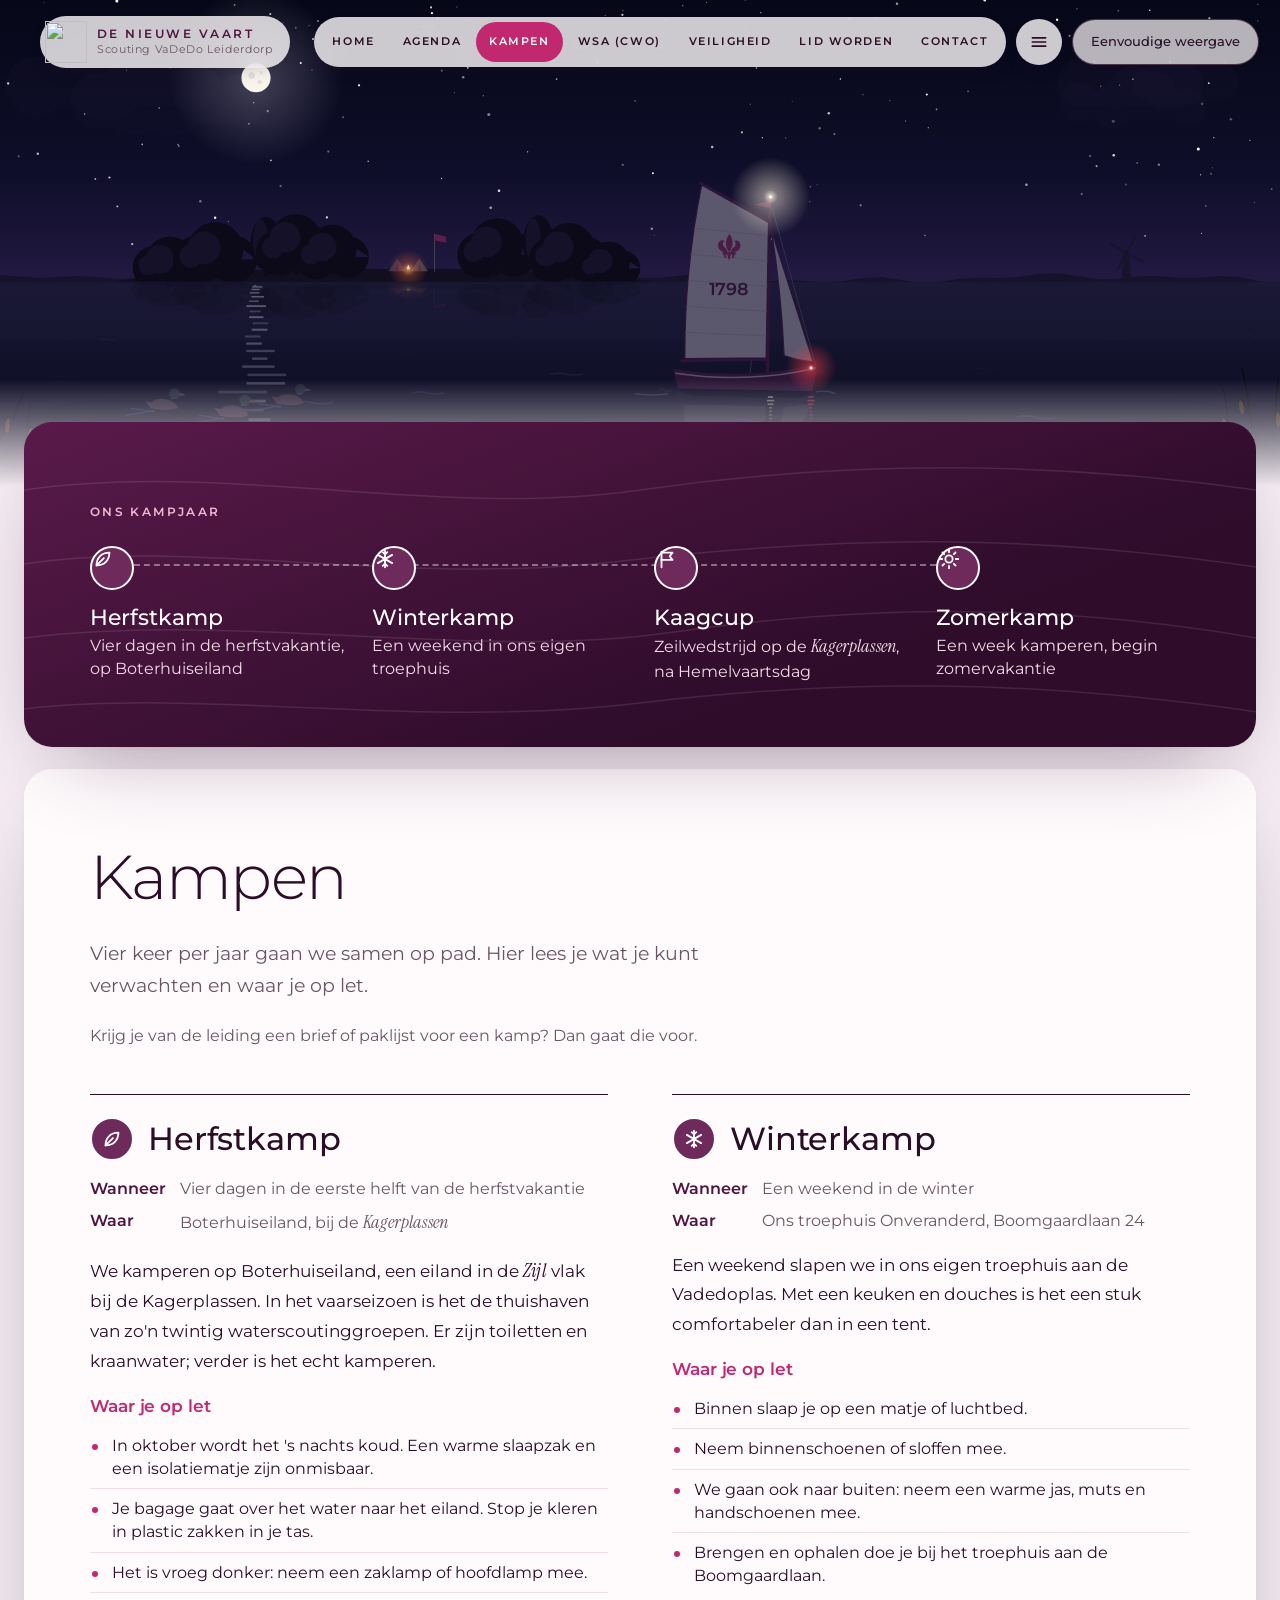
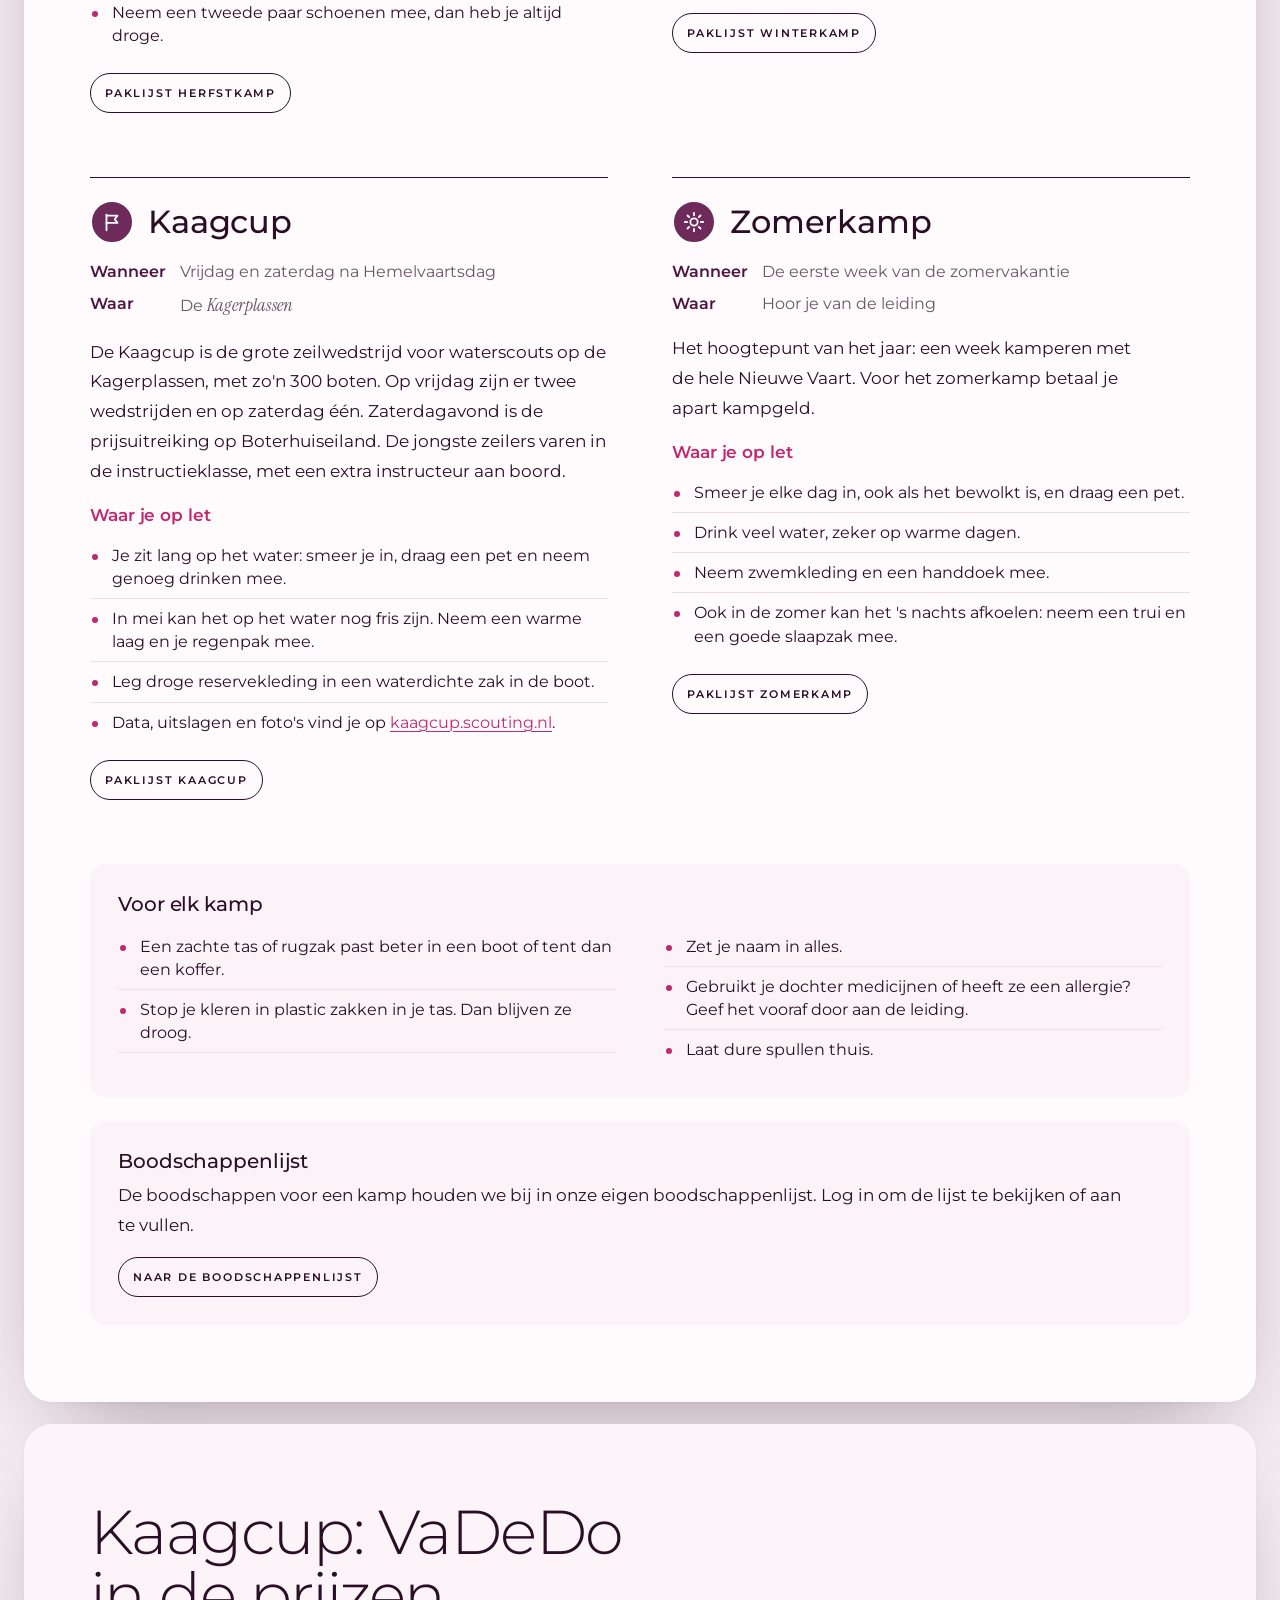
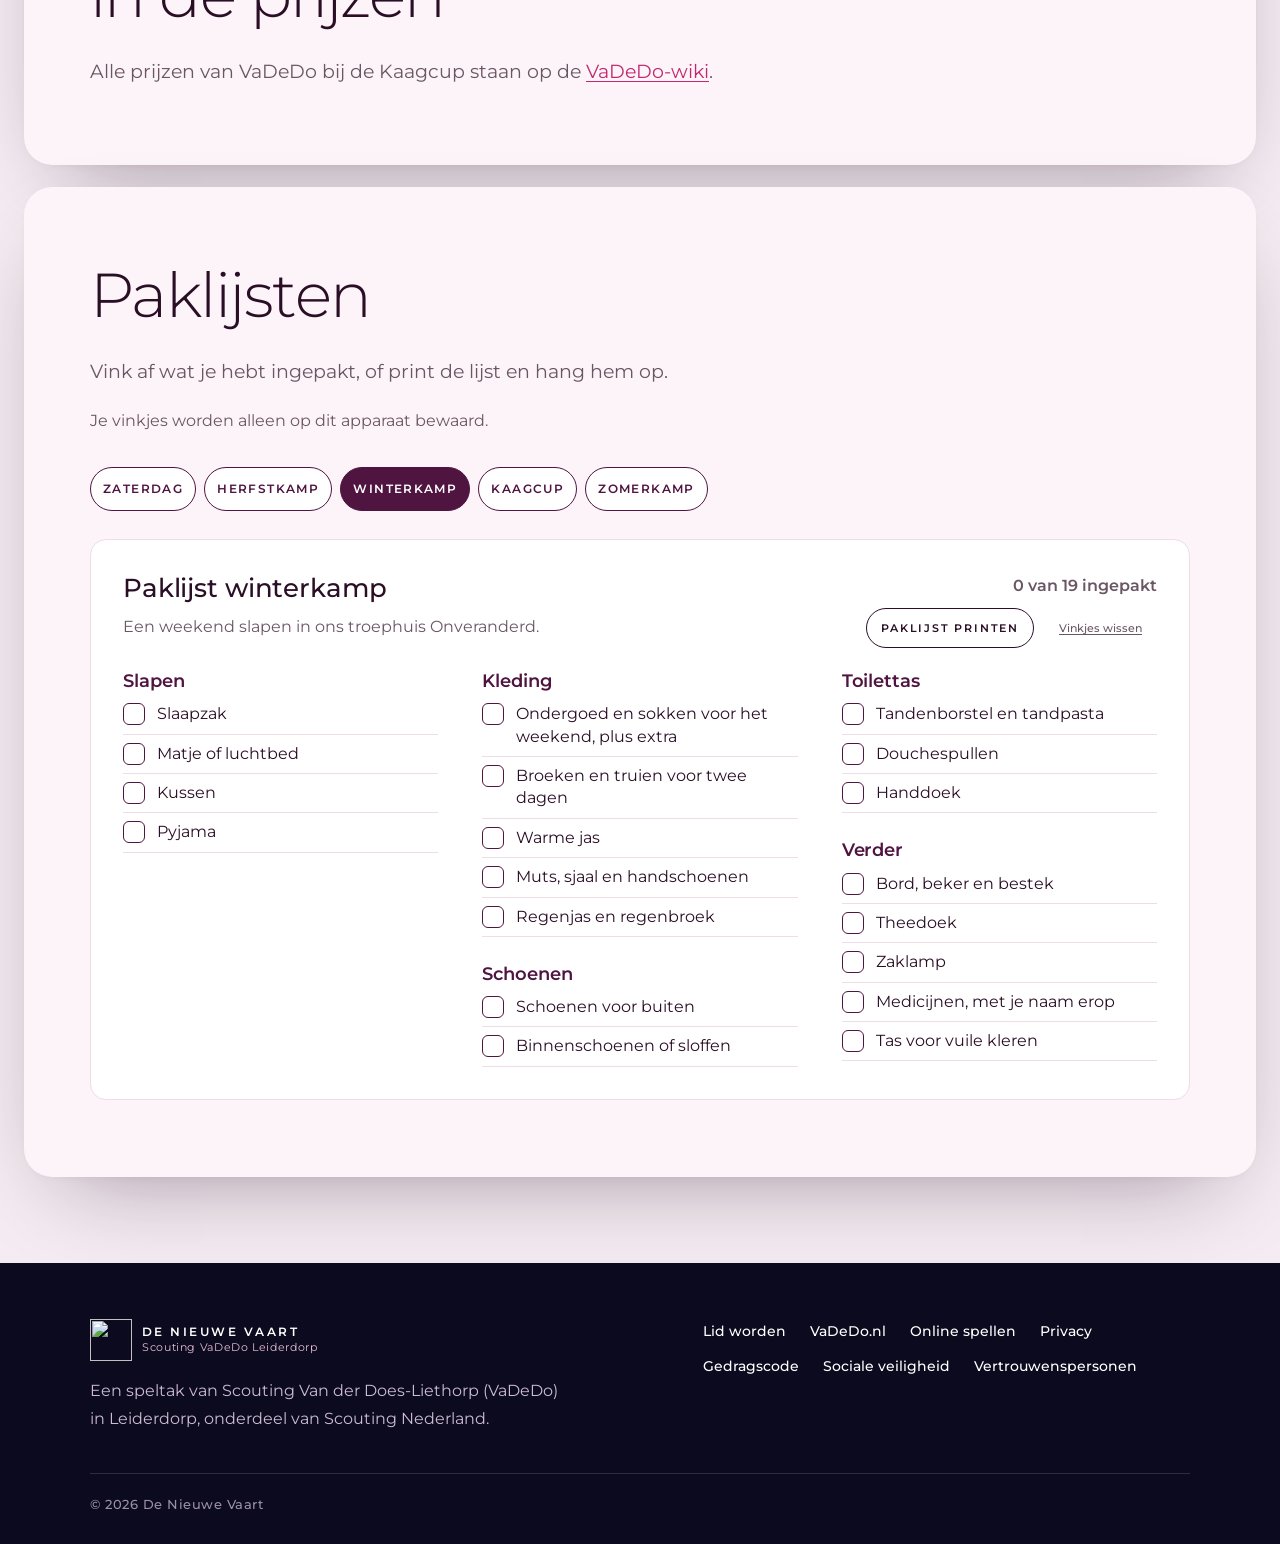
==== kampen.html @ 847951aa "Nieuwe stijl: bewegend waterdecor met boot, eiland, eenden en dag-naar-nacht - scene.js: lelievlet 1" ====
<!doctype html>
<html lang="nl">
<head>
<meta charset="utf-8">
<meta name="viewport" content="width=device-width, initial-scale=1">
<title>Kampen en paklijsten | De Nieuwe Vaart</title>
<meta name="description" content="Herfstkamp, winterkamp, Kaagcup en zomerkamp bij de Nieuwe Vaart, met paklijsten om af te vinken of te printen.">
<meta name="theme-color" content="#4F1440">
<link rel="canonical" href="https://nieuwevaart.nl/kampen.html">
<meta property="og:type" content="website">
<meta property="og:locale" content="nl_NL">
<meta property="og:site_name" content="De Nieuwe Vaart">
<meta property="og:title" content="Kampen en paklijsten | De Nieuwe Vaart">
<meta property="og:description" content="Herfstkamp, winterkamp, Kaagcup en zomerkamp bij de Nieuwe Vaart, met paklijsten om af te vinken of te printen.">
<meta property="og:url" content="https://nieuwevaart.nl/kampen.html">
<link rel="icon" type="image/png" href="img/favicon-64.png">
<link rel="apple-touch-icon" href="img/logo-192.png">
<meta property="og:image" content="https://nieuwevaart.onrender.com/img/og.png">
<script>document.documentElement.classList.add('js');try{if(localStorage.getItem('nieuwevaart-eenvoudig')==='1')document.documentElement.classList.add('eenvoudig')}catch(e){}</script>
<link rel="stylesheet" href="style.css">
</head>
<body>
<a class="skiplink" href="#inhoud">Naar de inhoud</a>
<div class="decor decor--kop" aria-hidden="true"><canvas id="decor" data-modus="klok"></canvas></div>

<header class="kop" id="kop">
  <div class="wrap kop__inner">
    <a class="merk" href="index.html">
      <img class="merk__logo" src="img/logo-96.png" width="52" height="52" alt="">
      <span class="merk__tekst"><span class="merk__naam">De Nieuwe Vaart</span><span class="merk__sub">Scouting VaDeDo Leiderdorp</span></span>
    </a>
    <button class="menuknop" type="button" aria-expanded="false" aria-controls="hoofdmenu">Menu</button>
    <nav class="menu" id="hoofdmenu" aria-label="Hoofdmenu">
      <ul>
        <li><a href="index.html">Home</a></li>
        <li><a href="agenda.html">Agenda</a></li>
        <li><a href="kampen.html" aria-current="page">Kampen</a></li>
        <li><a href="zeilen.html">WSA (CWO)</a></li>
        <li><a href="spullen.html">Veiligheid</a></li>
        <li><a href="lid-worden.html">Lid worden</a></li>
        <li><a href="contact.html">Contact</a></li>
      </ul>
      <div class="meer">
        <button class="meer__knop" type="button" aria-expanded="false" aria-controls="meer-menu"><svg viewBox="0 0 24 24" aria-hidden="true" focusable="false"><path d="M4 7h16M4 12h16M4 17h16"/></svg><span class="meer__tekst">Meer</span></button>
        <ul class="meer__lijst" id="meer-menu">
            <li><a href="spellen.html">Online spellen</a></li>
            <li><a href="voor-leiding.html">Voor leiding</a></li>
            <li><a class="menu__extern" href="https://app.scouting.nl/app/#/login?lang=nl_nl" target="_blank" rel="noopener">Scouting App<svg viewBox="0 0 16 16" aria-hidden="true" focusable="false"><path d="M6 3h7v7M13 3 4 12"/></svg><span class="sr-only"> (opent in een nieuw tabblad)</span></a></li>
        </ul>
      </div>
    </nav>
  </div>
</header>

<main id="inhoud">

  <section class="water" aria-labelledby="kampjaar-titel">
    <svg class="water__lijnen" viewBox="0 0 1440 220" preserveAspectRatio="none" aria-hidden="true" focusable="false">
      <g fill="none" stroke="#fff" stroke-opacity=".1" stroke-width="1.5">
        <path vector-effect="non-scaling-stroke" d="M0 46C240 26 480 66 720 46S1200 26 1440 46"/>
        <path vector-effect="non-scaling-stroke" d="M0 96C200 78 430 112 700 94S1180 76 1440 98"/>
        <path vector-effect="non-scaling-stroke" d="M0 146C260 128 520 162 760 142S1220 124 1440 146"/>
        <path vector-effect="non-scaling-stroke" d="M0 194C220 180 460 208 720 190S1200 176 1440 196"/>
      </g>
    </svg>
    <div class="wrap">
      <h2 class="water__titel" id="kampjaar-titel">Ons kampjaar</h2>
      <ol class="kampjaar">
        <li>
          <span class="boei" aria-hidden="true"><svg viewBox="0 0 24 24" focusable="false"><path d="M5 19C5 10.5 10.5 5 19 5c0 8.5-5.5 14-14 14Z"/><path d="M5 19 13 11"/></svg></span>
          <a href="kampen.html#kamp-herfst"><strong>Herfstkamp</strong><span>Vier dagen in de herfstvakantie, op Boterhuiseiland</span></a>
        </li>
        <li>
          <span class="boei" aria-hidden="true"><svg viewBox="0 0 24 24" focusable="false"><path d="M12 3v18M4.2 7.5l15.6 9M4.2 16.5l15.6-9M9.5 4.5 12 7l2.5-2.5M9.5 19.5 12 17l2.5 2.5"/></svg></span>
          <a href="kampen.html#kamp-winter"><strong>Winterkamp</strong><span>Een weekend in ons eigen troephuis</span></a>
        </li>
        <li>
          <span class="boei" aria-hidden="true"><svg viewBox="0 0 24 24" focusable="false"><path d="M6 21V4"/><path d="M6 5h12l-3 4 3 4H6"/></svg></span>
          <a href="kampen.html#kamp-kaagcup"><strong>Kaagcup</strong><span>Zeilwedstrijd op de <i>Kagerplassen</i>, na Hemelvaartsdag</span></a>
        </li>
        <li>
          <span class="boei" aria-hidden="true"><svg viewBox="0 0 24 24" focusable="false"><circle cx="12" cy="12" r="4"/><path d="M12 2v2.5M12 19.5V22M2 12h2.5M19.5 12H22M4.9 4.9l1.8 1.8M17.3 17.3l1.8 1.8M4.9 19.1l1.8-1.8M17.3 6.7l1.8-1.8"/></svg></span>
          <a href="kampen.html#kamp-zomer"><strong>Zomerkamp</strong><span>Een week kamperen, begin zomervakantie</span></a>
        </li>
      </ol>
    </div>
  </section>

  <section class="sectie" id="kampen" aria-labelledby="kampen-titel">
    <div class="wrap">
      <div class="kolom-tekst">
        <h2 id="kampen-titel">Kampen</h2>
        <p class="intro">Vier keer per jaar gaan we samen op pad. Hier lees je wat je kunt verwachten en waar je op let.</p>
        <p class="noot">Krijg je van de leiding een brief of paklijst voor een kamp? Dan gaat die voor.</p>
      </div>
      <div class="kampen">
        <article class="kamp" id="kamp-herfst" aria-labelledby="kamp-herfst-titel">
          <div class="kamp__kop"><span class="boei" aria-hidden="true"><svg viewBox="0 0 24 24" focusable="false"><path d="M5 19C5 10.5 10.5 5 19 5c0 8.5-5.5 14-14 14Z"/><path d="M5 19 13 11"/></svg></span><h3 id="kamp-herfst-titel">Herfstkamp</h3></div>
          <dl class="kamp__meta">
            <dt>Wanneer</dt><dd>Vier dagen in de eerste helft van de herfstvakantie</dd>
            <dt>Waar</dt><dd>Boterhuiseiland, bij de <i>Kagerplassen</i></dd>
          </dl>
          <p>We kamperen op Boterhuiseiland, een eiland in de <i>Zijl</i> vlak bij de Kagerplassen. In het vaarseizoen is het de thuishaven van zo'n twintig waterscoutinggroepen. Er zijn toiletten en kraanwater; verder is het echt kamperen.</p>
          <h4>Waar je op let</h4>
          <ul class="lijst">
            <li>In oktober wordt het 's nachts koud. Een warme slaapzak en een isolatiematje zijn onmisbaar.</li>
            <li>Je bagage gaat over het water naar het eiland. Stop je kleren in plastic zakken in je tas.</li>
            <li>Het is vroeg donker: neem een zaklamp of hoofdlamp mee.</li>
            <li>Neem een tweede paar schoenen mee, dan heb je altijd droge.</li>
          </ul>
          <a class="knop knop--rand knop--klein kamp__paklijst" href="#lijst-herfstkamp" data-paklijst="herfstkamp">Paklijst herfstkamp</a>
        </article>
        <article class="kamp" id="kamp-winter" aria-labelledby="kamp-winter-titel">
          <div class="kamp__kop"><span class="boei" aria-hidden="true"><svg viewBox="0 0 24 24" focusable="false"><path d="M12 3v18M4.2 7.5l15.6 9M4.2 16.5l15.6-9M9.5 4.5 12 7l2.5-2.5M9.5 19.5 12 17l2.5 2.5"/></svg></span><h3 id="kamp-winter-titel">Winterkamp</h3></div>
          <dl class="kamp__meta">
            <dt>Wanneer</dt><dd>Een weekend in de winter</dd>
            <dt>Waar</dt><dd>Ons troephuis Onveranderd, Boomgaardlaan 24</dd>
          </dl>
          <p>Een weekend slapen we in ons eigen troephuis aan de Vadedoplas. Met een keuken en douches is het een stuk comfortabeler dan in een tent.</p>
          <h4>Waar je op let</h4>
          <ul class="lijst">
            <li>Binnen slaap je op een matje of luchtbed.</li>
            <li>Neem binnenschoenen of sloffen mee.</li>
            <li>We gaan ook naar buiten: neem een warme jas, muts en handschoenen mee.</li>
            <li>Brengen en ophalen doe je bij het troephuis aan de Boomgaardlaan.</li>
          </ul>
          <a class="knop knop--rand knop--klein kamp__paklijst" href="#lijst-winterkamp" data-paklijst="winterkamp">Paklijst winterkamp</a>
        </article>
        <article class="kamp" id="kamp-kaagcup" aria-labelledby="kamp-kaagcup-titel">
          <div class="kamp__kop"><span class="boei" aria-hidden="true"><svg viewBox="0 0 24 24" focusable="false"><path d="M6 21V4"/><path d="M6 5h12l-3 4 3 4H6"/></svg></span><h3 id="kamp-kaagcup-titel">Kaagcup</h3></div>
          <dl class="kamp__meta">
            <dt>Wanneer</dt><dd>Vrijdag en zaterdag na Hemelvaartsdag</dd>
            <dt>Waar</dt><dd>De <i>Kagerplassen</i></dd>
          </dl>
          <p>De Kaagcup is de grote zeilwedstrijd voor waterscouts op de Kagerplassen, met zo'n 300 boten. Op vrijdag zijn er twee wedstrijden en op zaterdag één. Zaterdagavond is de prijsuitreiking op Boterhuiseiland. De jongste zeilers varen in de instructieklasse, met een extra instructeur aan boord.</p>
          <h4>Waar je op let</h4>
          <ul class="lijst">
            <li>Je zit lang op het water: smeer je in, draag een pet en neem genoeg drinken mee.</li>
            <li>In mei kan het op het water nog fris zijn. Neem een warme laag en je regenpak mee.</li>
            <li>Leg droge reservekleding in een waterdichte zak in de boot.</li>
            <li>Data, uitslagen en foto's vind je op <a href="https://kaagcup.scouting.nl/">kaagcup.scouting.nl</a>.</li>
          </ul>
          <a class="knop knop--rand knop--klein kamp__paklijst" href="#lijst-kaagcup" data-paklijst="kaagcup">Paklijst Kaagcup</a>
        </article>
        <article class="kamp" id="kamp-zomer" aria-labelledby="kamp-zomer-titel">
          <div class="kamp__kop"><span class="boei" aria-hidden="true"><svg viewBox="0 0 24 24" focusable="false"><circle cx="12" cy="12" r="4"/><path d="M12 2v2.5M12 19.5V22M2 12h2.5M19.5 12H22M4.9 4.9l1.8 1.8M17.3 17.3l1.8 1.8M4.9 19.1l1.8-1.8M17.3 6.7l1.8-1.8"/></svg></span><h3 id="kamp-zomer-titel">Zomerkamp</h3></div>
          <dl class="kamp__meta">
            <dt>Wanneer</dt><dd>De eerste week van de zomervakantie</dd>
            <dt>Waar</dt><dd>Hoor je van de leiding</dd>
          </dl>
          <p>Het hoogtepunt van het jaar: een week kamperen met de hele Nieuwe Vaart. Voor het zomerkamp betaal je apart kampgeld.</p>
          <h4>Waar je op let</h4>
          <ul class="lijst">
            <li>Smeer je elke dag in, ook als het bewolkt is, en draag een pet.</li>
            <li>Drink veel water, zeker op warme dagen.</li>
            <li>Neem zwemkleding en een handdoek mee.</li>
            <li>Ook in de zomer kan het 's nachts afkoelen: neem een trui en een goede slaapzak mee.</li>
          </ul>
          <a class="knop knop--rand knop--klein kamp__paklijst" href="#lijst-zomerkamp" data-paklijst="zomerkamp">Paklijst zomerkamp</a>
        </article>
      </div>
      <div class="elk-kamp">
        <h3>Voor elk kamp</h3>
        <ul class="lijst">
          <li>Een zachte tas of rugzak past beter in een boot of tent dan een koffer.</li>
          <li>Stop je kleren in plastic zakken in je tas. Dan blijven ze droog.</li>
          <li>Zet je naam in alles.</li>
          <li>Gebruikt je dochter medicijnen of heeft ze een allergie? Geef het vooraf door aan de leiding.</li>
          <li>Laat dure spullen thuis.</li>
        </ul>
      </div>
      <div class="elk-kamp boodschappen" id="boodschappenlijst">
        <h3>Boodschappenlijst</h3>
        <p>De boodschappen voor een kamp houden we bij in onze eigen boodschappenlijst. Log in om de lijst te bekijken of aan te vullen.</p>
        <a class="knop knop--rand knop--klein" href="https://boodschappenlijstje.onrender.com" target="_blank" rel="noopener">Naar de boodschappenlijst<span class="sr-only"> (opent in een nieuw tabblad)</span></a>
      </div>
    </div>
  </section>

  <section class="sectie sectie--mist" id="kaagcup-prijzen" aria-labelledby="kaagcup-titel">
    <div class="wrap">
      <div class="kolom-tekst">
        <h2 id="kaagcup-titel">Kaagcup: VaDeDo in de prijzen</h2>
      </div>
      <div id="kaagcup-wiki" aria-live="polite">
        <p class="intro">Alle prijzen van VaDeDo bij de Kaagcup staan op de <a href="https://wiki.vadedo.nl/wiki/Kaagcup">VaDeDo-wiki</a>.</p>
      </div>
    </div>
  </section>

  <section class="sectie sectie--mist" id="paklijst" aria-labelledby="paklijst-titel">
    <div class="wrap">
      <div class="kolom-tekst">
        <h2 id="paklijst-titel">Paklijsten</h2>
        <p class="intro">Vink af wat je hebt ingepakt, of print de lijst en hang hem op.</p>
        <p class="noot paklijst__opslag">Je vinkjes worden alleen op dit apparaat bewaard.</p>
      </div>
      <div class="tabs" role="tablist" aria-label="Kies een paklijst">
        <button class="tab" type="button" role="tab" id="tab-zaterdag" data-lijst="zaterdag" aria-controls="lijst-zaterdag" aria-selected="false" tabindex="-1">Zaterdag</button>
        <button class="tab" type="button" role="tab" id="tab-herfstkamp" data-lijst="herfstkamp" aria-controls="lijst-herfstkamp" aria-selected="false" tabindex="-1">Herfstkamp</button>
        <button class="tab" type="button" role="tab" id="tab-winterkamp" data-lijst="winterkamp" aria-controls="lijst-winterkamp" aria-selected="false" tabindex="-1">Winterkamp</button>
        <button class="tab" type="button" role="tab" id="tab-kaagcup" data-lijst="kaagcup" aria-controls="lijst-kaagcup" aria-selected="false" tabindex="-1">Kaagcup</button>
        <button class="tab" type="button" role="tab" id="tab-zomerkamp" data-lijst="zomerkamp" aria-controls="lijst-zomerkamp" aria-selected="false" tabindex="-1">Zomerkamp</button>
      </div>
      <div class="paklijst" id="lijst-zaterdag" role="tabpanel" aria-labelledby="tab-zaterdag" data-lijst="zaterdag">
        <div class="paklijst__kop">
          <div>
            <h3>Paklijst zaterdag</h3>
            <p>Voor een gewone opkomst. Kijk even naar het weer.</p>
          </div>
          <div class="paklijst__acties">
            <p class="paklijst__teller" aria-live="polite"></p>
            <button class="knop knop--rand knop--klein" type="button" data-actie="print">Paklijst printen</button>
            <button class="knop knop--stil knop--klein" type="button" data-actie="wis">Vinkjes wissen</button>
          </div>
        </div>
        <div class="paklijst__groepen">
          <div class="paklijst__groep">
            <h4>Aan</h4>
            <ul>
              <li><label class="vink"><input type="checkbox" value="aan-kleding-die-nat-en-vies-mag-worden"><span>Kleding die nat en vies mag worden</span></label></li>
              <li><label class="vink"><input type="checkbox" value="aan-dichte-schoenen-die-nat-mogen-worden"><span>Dichte schoenen die nat mogen worden</span></label></li>
              <li><label class="vink"><input type="checkbox" value="aan-warme-trui-of-fleece"><span>Warme trui of fleece</span></label></li>
            </ul>
          </div>
          <div class="paklijst__groep">
            <h4>In je tas</h4>
            <ul>
              <li><label class="vink"><input type="checkbox" value="in-je-tas-regenjas-en-regenbroek"><span>Regenjas en regenbroek</span></label></li>
              <li><label class="vink"><input type="checkbox" value="in-je-tas-droge-reservekleding-in-een-plastic-tas"><span>Droge reservekleding in een plastic tas</span></label></li>
              <li><label class="vink"><input type="checkbox" value="in-je-tas-flesje-water"><span>Flesje water</span></label></li>
              <li><label class="vink"><input type="checkbox" value="in-je-tas-reddingsvest-als-je-een-eigen-hebt"><span>Reddingsvest (als je een eigen hebt)</span></label></li>
            </ul>
          </div>
          <div class="paklijst__groep">
            <h4>Als het koud is</h4>
            <ul>
              <li><label class="vink"><input type="checkbox" value="als-het-koud-is-muts"><span>Muts</span></label></li>
              <li><label class="vink"><input type="checkbox" value="als-het-koud-is-handschoenen"><span>Handschoenen</span></label></li>
              <li><label class="vink"><input type="checkbox" value="als-het-koud-is-extra-laag-onder-je-jas"><span>Extra laag onder je jas</span></label></li>
              <li><label class="vink"><input type="checkbox" value="als-het-koud-is-dikke-sokken"><span>Dikke sokken</span></label></li>
            </ul>
          </div>
          <div class="paklijst__groep">
            <h4>Als de zon schijnt</h4>
            <ul>
              <li><label class="vink"><input type="checkbox" value="als-de-zon-schijnt-zonnebrand"><span>Zonnebrand</span></label></li>
              <li><label class="vink"><input type="checkbox" value="als-de-zon-schijnt-pet-of-hoedje"><span>Pet of hoedje</span></label></li>
              <li><label class="vink"><input type="checkbox" value="als-de-zon-schijnt-zonnebril-met-koordje"><span>Zonnebril met koordje</span></label></li>
            </ul>
          </div>
        </div>
      </div>
      <div class="paklijst" id="lijst-herfstkamp" role="tabpanel" aria-labelledby="tab-herfstkamp" data-lijst="herfstkamp">
        <div class="paklijst__kop">
          <div>
            <h3>Paklijst herfstkamp</h3>
            <p>Vier dagen kamperen op Boterhuiseiland, in oktober. Reken op koude nachten en regen.</p>
          </div>
          <div class="paklijst__acties">
            <p class="paklijst__teller" aria-live="polite"></p>
            <button class="knop knop--rand knop--klein" type="button" data-actie="print">Paklijst printen</button>
            <button class="knop knop--stil knop--klein" type="button" data-actie="wis">Vinkjes wissen</button>
          </div>
        </div>
        <div class="paklijst__groepen">
          <div class="paklijst__groep">
            <h4>Slapen</h4>
            <ul>
              <li><label class="vink"><input type="checkbox" value="slapen-warme-slaapzak"><span>Warme slaapzak</span></label></li>
              <li><label class="vink"><input type="checkbox" value="slapen-isolatiematje"><span>Isolatiematje</span></label></li>
              <li><label class="vink"><input type="checkbox" value="slapen-klein-kussen"><span>Klein kussen</span></label></li>
              <li><label class="vink"><input type="checkbox" value="slapen-warme-pyjama"><span>Warme pyjama</span></label></li>
              <li><label class="vink"><input type="checkbox" value="slapen-muts-voor-s-nachts"><span>Muts voor &#x27;s nachts</span></label></li>
            </ul>
          </div>
          <div class="paklijst__groep">
            <h4>Kleding</h4>
            <ul>
              <li><label class="vink"><input type="checkbox" value="kleding-ondergoed-en-sokken-voor-vier-dagen-plus-extra"><span>Ondergoed en sokken voor vier dagen, plus extra</span></label></li>
              <li><label class="vink"><input type="checkbox" value="kleding-dikke-of-wollen-sokken"><span>Dikke of wollen sokken</span></label></li>
              <li><label class="vink"><input type="checkbox" value="kleding-broeken-en-truien-voor-vier-dagen"><span>Broeken en truien voor vier dagen</span></label></li>
              <li><label class="vink"><input type="checkbox" value="kleding-fleece-of-warme-trui"><span>Fleece of warme trui</span></label></li>
              <li><label class="vink"><input type="checkbox" value="kleding-warme-jas"><span>Warme jas</span></label></li>
              <li><label class="vink"><input type="checkbox" value="kleding-regenjas-en-regenbroek"><span>Regenjas en regenbroek</span></label></li>
              <li><label class="vink"><input type="checkbox" value="kleding-muts-en-handschoenen"><span>Muts en handschoenen</span></label></li>
            </ul>
          </div>
          <div class="paklijst__groep">
            <h4>Schoenen</h4>
            <ul>
              <li><label class="vink"><input type="checkbox" value="schoenen-dichte-schoenen-die-nat-mogen-worden"><span>Dichte schoenen die nat mogen worden</span></label></li>
              <li><label class="vink"><input type="checkbox" value="schoenen-tweede-paar-schoenen"><span>Tweede paar schoenen</span></label></li>
              <li><label class="vink"><input type="checkbox" value="schoenen-laarzen-voor-op-het-terrein-niet-op-het-water"><span>Laarzen voor op het terrein (niet op het water)</span></label></li>
            </ul>
          </div>
          <div class="paklijst__groep">
            <h4>Toilettas</h4>
            <ul>
              <li><label class="vink"><input type="checkbox" value="toilettas-tandenborstel-en-tandpasta"><span>Tandenborstel en tandpasta</span></label></li>
              <li><label class="vink"><input type="checkbox" value="toilettas-zeep"><span>Zeep</span></label></li>
              <li><label class="vink"><input type="checkbox" value="toilettas-handdoek-en-washandje"><span>Handdoek en washandje</span></label></li>
            </ul>
          </div>
          <div class="paklijst__groep">
            <h4>Eten en drinken</h4>
            <ul>
              <li><label class="vink"><input type="checkbox" value="eten-en-drinken-bord-beker-en-bestek"><span>Bord, beker en bestek</span></label></li>
              <li><label class="vink"><input type="checkbox" value="eten-en-drinken-theedoek"><span>Theedoek</span></label></li>
              <li><label class="vink"><input type="checkbox" value="eten-en-drinken-drinkfles"><span>Drinkfles</span></label></li>
            </ul>
          </div>
          <div class="paklijst__groep">
            <h4>Verder</h4>
            <ul>
              <li><label class="vink"><input type="checkbox" value="verder-zaklamp-of-hoofdlamp-met-reservebatterijen"><span>Zaklamp of hoofdlamp, met reservebatterijen</span></label></li>
              <li><label class="vink"><input type="checkbox" value="verder-reddingsvest-als-je-een-eigen-hebt"><span>Reddingsvest (als je een eigen hebt)</span></label></li>
              <li><label class="vink"><input type="checkbox" value="verder-medicijnen-met-je-naam-erop"><span>Medicijnen, met je naam erop</span></label></li>
              <li><label class="vink"><input type="checkbox" value="verder-plastic-zakken-om-je-kleren-droog-te-houden"><span>Plastic zakken om je kleren droog te houden</span></label></li>
              <li><label class="vink"><input type="checkbox" value="verder-tas-voor-vuile-kleren"><span>Tas voor vuile kleren</span></label></li>
              <li><label class="vink"><input type="checkbox" value="verder-zachte-tas-of-rugzak-met-je-naam-erop"><span>Zachte tas of rugzak, met je naam erop</span></label></li>
            </ul>
          </div>
        </div>
      </div>
      <div class="paklijst" id="lijst-winterkamp" role="tabpanel" aria-labelledby="tab-winterkamp" data-lijst="winterkamp">
        <div class="paklijst__kop">
          <div>
            <h3>Paklijst winterkamp</h3>
            <p>Een weekend slapen in ons troephuis Onveranderd.</p>
          </div>
          <div class="paklijst__acties">
            <p class="paklijst__teller" aria-live="polite"></p>
            <button class="knop knop--rand knop--klein" type="button" data-actie="print">Paklijst printen</button>
            <button class="knop knop--stil knop--klein" type="button" data-actie="wis">Vinkjes wissen</button>
          </div>
        </div>
        <div class="paklijst__groepen">
          <div class="paklijst__groep">
            <h4>Slapen</h4>
            <ul>
              <li><label class="vink"><input type="checkbox" value="slapen-slaapzak"><span>Slaapzak</span></label></li>
              <li><label class="vink"><input type="checkbox" value="slapen-matje-of-luchtbed"><span>Matje of luchtbed</span></label></li>
              <li><label class="vink"><input type="checkbox" value="slapen-kussen"><span>Kussen</span></label></li>
              <li><label class="vink"><input type="checkbox" value="slapen-pyjama"><span>Pyjama</span></label></li>
            </ul>
          </div>
          <div class="paklijst__groep">
            <h4>Kleding</h4>
            <ul>
              <li><label class="vink"><input type="checkbox" value="kleding-ondergoed-en-sokken-voor-het-weekend-plus-extra"><span>Ondergoed en sokken voor het weekend, plus extra</span></label></li>
              <li><label class="vink"><input type="checkbox" value="kleding-broeken-en-truien-voor-twee-dagen"><span>Broeken en truien voor twee dagen</span></label></li>
              <li><label class="vink"><input type="checkbox" value="kleding-warme-jas"><span>Warme jas</span></label></li>
              <li><label class="vink"><input type="checkbox" value="kleding-muts-sjaal-en-handschoenen"><span>Muts, sjaal en handschoenen</span></label></li>
              <li><label class="vink"><input type="checkbox" value="kleding-regenjas-en-regenbroek"><span>Regenjas en regenbroek</span></label></li>
            </ul>
          </div>
          <div class="paklijst__groep">
            <h4>Schoenen</h4>
            <ul>
              <li><label class="vink"><input type="checkbox" value="schoenen-schoenen-voor-buiten"><span>Schoenen voor buiten</span></label></li>
              <li><label class="vink"><input type="checkbox" value="schoenen-binnenschoenen-of-sloffen"><span>Binnenschoenen of sloffen</span></label></li>
            </ul>
          </div>
          <div class="paklijst__groep">
            <h4>Toilettas</h4>
            <ul>
              <li><label class="vink"><input type="checkbox" value="toilettas-tandenborstel-en-tandpasta"><span>Tandenborstel en tandpasta</span></label></li>
              <li><label class="vink"><input type="checkbox" value="toilettas-douchespullen"><span>Douchespullen</span></label></li>
              <li><label class="vink"><input type="checkbox" value="toilettas-handdoek"><span>Handdoek</span></label></li>
            </ul>
          </div>
          <div class="paklijst__groep">
            <h4>Verder</h4>
            <ul>
              <li><label class="vink"><input type="checkbox" value="verder-bord-beker-en-bestek"><span>Bord, beker en bestek</span></label></li>
              <li><label class="vink"><input type="checkbox" value="verder-theedoek"><span>Theedoek</span></label></li>
              <li><label class="vink"><input type="checkbox" value="verder-zaklamp"><span>Zaklamp</span></label></li>
              <li><label class="vink"><input type="checkbox" value="verder-medicijnen-met-je-naam-erop"><span>Medicijnen, met je naam erop</span></label></li>
              <li><label class="vink"><input type="checkbox" value="verder-tas-voor-vuile-kleren"><span>Tas voor vuile kleren</span></label></li>
            </ul>
          </div>
        </div>
      </div>
      <div class="paklijst" id="lijst-kaagcup" role="tabpanel" aria-labelledby="tab-kaagcup" data-lijst="kaagcup">
        <div class="paklijst__kop">
          <div>
            <h3>Paklijst Kaagcup</h3>
            <p>Twee dagen zeilwedstrijden op de Kagerplassen. Blijven we slapen, dan neem je ook je slaapspullen mee.</p>
          </div>
          <div class="paklijst__acties">
            <p class="paklijst__teller" aria-live="polite"></p>
            <button class="knop knop--rand knop--klein" type="button" data-actie="print">Paklijst printen</button>
            <button class="knop knop--stil knop--klein" type="button" data-actie="wis">Vinkjes wissen</button>
          </div>
        </div>
        <div class="paklijst__groepen">
          <div class="paklijst__groep">
            <h4>Op het water</h4>
            <ul>
              <li><label class="vink"><input type="checkbox" value="op-het-water-reddingsvest-als-je-een-eigen-hebt"><span>Reddingsvest (als je een eigen hebt)</span></label></li>
              <li><label class="vink"><input type="checkbox" value="op-het-water-regenjas-en-regenbroek"><span>Regenjas en regenbroek</span></label></li>
              <li><label class="vink"><input type="checkbox" value="op-het-water-fleece-of-warme-trui"><span>Fleece of warme trui</span></label></li>
              <li><label class="vink"><input type="checkbox" value="op-het-water-pet-en-zonnebrand"><span>Pet en zonnebrand</span></label></li>
              <li><label class="vink"><input type="checkbox" value="op-het-water-zonnebril-met-koordje"><span>Zonnebril met koordje</span></label></li>
              <li><label class="vink"><input type="checkbox" value="op-het-water-drinkfles"><span>Drinkfles</span></label></li>
              <li><label class="vink"><input type="checkbox" value="op-het-water-droge-reservekleding-in-een-waterdichte-zak"><span>Droge reservekleding in een waterdichte zak</span></label></li>
            </ul>
          </div>
          <div class="paklijst__groep">
            <h4>Schoenen</h4>
            <ul>
              <li><label class="vink"><input type="checkbox" value="schoenen-dichte-schoenen-die-nat-mogen-worden"><span>Dichte schoenen die nat mogen worden</span></label></li>
              <li><label class="vink"><input type="checkbox" value="schoenen-tweede-paar-droge-schoenen"><span>Tweede paar droge schoenen</span></label></li>
            </ul>
          </div>
          <div class="paklijst__groep">
            <h4>Kleding</h4>
            <ul>
              <li><label class="vink"><input type="checkbox" value="kleding-ondergoed-en-sokken-plus-extra"><span>Ondergoed en sokken, plus extra</span></label></li>
              <li><label class="vink"><input type="checkbox" value="kleding-broeken-en-truien-voor-twee-dagen"><span>Broeken en truien voor twee dagen</span></label></li>
            </ul>
          </div>
          <div class="paklijst__groep">
            <h4>Slapen</h4>
            <ul>
              <li><label class="vink"><input type="checkbox" value="slapen-slaapzak"><span>Slaapzak</span></label></li>
              <li><label class="vink"><input type="checkbox" value="slapen-isolatiematje"><span>Isolatiematje</span></label></li>
              <li><label class="vink"><input type="checkbox" value="slapen-kussen"><span>Kussen</span></label></li>
              <li><label class="vink"><input type="checkbox" value="slapen-warme-pyjama"><span>Warme pyjama</span></label></li>
            </ul>
          </div>
          <div class="paklijst__groep">
            <h4>Toilettas</h4>
            <ul>
              <li><label class="vink"><input type="checkbox" value="toilettas-tandenborstel-en-tandpasta"><span>Tandenborstel en tandpasta</span></label></li>
              <li><label class="vink"><input type="checkbox" value="toilettas-handdoek"><span>Handdoek</span></label></li>
            </ul>
          </div>
          <div class="paklijst__groep">
            <h4>Verder</h4>
            <ul>
              <li><label class="vink"><input type="checkbox" value="verder-bord-beker-en-bestek"><span>Bord, beker en bestek</span></label></li>
              <li><label class="vink"><input type="checkbox" value="verder-zaklamp"><span>Zaklamp</span></label></li>
              <li><label class="vink"><input type="checkbox" value="verder-medicijnen-met-je-naam-erop"><span>Medicijnen, met je naam erop</span></label></li>
              <li><label class="vink"><input type="checkbox" value="verder-zachte-tas-of-rugzak"><span>Zachte tas of rugzak</span></label></li>
            </ul>
          </div>
        </div>
      </div>
      <div class="paklijst" id="lijst-zomerkamp" role="tabpanel" aria-labelledby="tab-zomerkamp" data-lijst="zomerkamp">
        <div class="paklijst__kop">
          <div>
            <h3>Paklijst zomerkamp</h3>
            <p>Een week kamperen in de eerste week van de zomervakantie.</p>
          </div>
          <div class="paklijst__acties">
            <p class="paklijst__teller" aria-live="polite"></p>
            <button class="knop knop--rand knop--klein" type="button" data-actie="print">Paklijst printen</button>
            <button class="knop knop--stil knop--klein" type="button" data-actie="wis">Vinkjes wissen</button>
          </div>
        </div>
        <div class="paklijst__groepen">
          <div class="paklijst__groep">
            <h4>Slapen</h4>
            <ul>
              <li><label class="vink"><input type="checkbox" value="slapen-slaapzak"><span>Slaapzak</span></label></li>
              <li><label class="vink"><input type="checkbox" value="slapen-isolatiematje"><span>Isolatiematje</span></label></li>
              <li><label class="vink"><input type="checkbox" value="slapen-kussen"><span>Kussen</span></label></li>
              <li><label class="vink"><input type="checkbox" value="slapen-pyjama"><span>Pyjama</span></label></li>
            </ul>
          </div>
          <div class="paklijst__groep">
            <h4>Kleding</h4>
            <ul>
              <li><label class="vink"><input type="checkbox" value="kleding-ondergoed-en-sokken-voor-een-week-plus-extra"><span>Ondergoed en sokken voor een week, plus extra</span></label></li>
              <li><label class="vink"><input type="checkbox" value="kleding-t-shirts"><span>T-shirts</span></label></li>
              <li><label class="vink"><input type="checkbox" value="kleding-korte-en-lange-broeken"><span>Korte en lange broeken</span></label></li>
              <li><label class="vink"><input type="checkbox" value="kleding-trui-of-fleece-voor-s-avonds"><span>Trui of fleece voor &#x27;s avonds</span></label></li>
              <li><label class="vink"><input type="checkbox" value="kleding-regenjas-en-regenbroek"><span>Regenjas en regenbroek</span></label></li>
              <li><label class="vink"><input type="checkbox" value="kleding-zwemkleding"><span>Zwemkleding</span></label></li>
            </ul>
          </div>
          <div class="paklijst__groep">
            <h4>Schoenen</h4>
            <ul>
              <li><label class="vink"><input type="checkbox" value="schoenen-dichte-schoenen-die-nat-mogen-worden"><span>Dichte schoenen die nat mogen worden</span></label></li>
              <li><label class="vink"><input type="checkbox" value="schoenen-tweede-paar-schoenen"><span>Tweede paar schoenen</span></label></li>
              <li><label class="vink"><input type="checkbox" value="schoenen-badslippers-alleen-op-het-terrein"><span>Badslippers (alleen op het terrein)</span></label></li>
            </ul>
          </div>
          <div class="paklijst__groep">
            <h4>Zon en water</h4>
            <ul>
              <li><label class="vink"><input type="checkbox" value="zon-en-water-zonnebrand"><span>Zonnebrand</span></label></li>
              <li><label class="vink"><input type="checkbox" value="zon-en-water-pet-of-hoedje"><span>Pet of hoedje</span></label></li>
              <li><label class="vink"><input type="checkbox" value="zon-en-water-zonnebril-met-koordje"><span>Zonnebril met koordje</span></label></li>
              <li><label class="vink"><input type="checkbox" value="zon-en-water-drinkfles"><span>Drinkfles</span></label></li>
              <li><label class="vink"><input type="checkbox" value="zon-en-water-handdoek-of-strandlaken"><span>Handdoek of strandlaken</span></label></li>
            </ul>
          </div>
          <div class="paklijst__groep">
            <h4>Toilettas</h4>
            <ul>
              <li><label class="vink"><input type="checkbox" value="toilettas-tandenborstel-en-tandpasta"><span>Tandenborstel en tandpasta</span></label></li>
              <li><label class="vink"><input type="checkbox" value="toilettas-zeep"><span>Zeep</span></label></li>
              <li><label class="vink"><input type="checkbox" value="toilettas-handdoek"><span>Handdoek</span></label></li>
              <li><label class="vink"><input type="checkbox" value="toilettas-antimuggenmiddel"><span>Antimuggenmiddel</span></label></li>
            </ul>
          </div>
          <div class="paklijst__groep">
            <h4>Verder</h4>
            <ul>
              <li><label class="vink"><input type="checkbox" value="verder-bord-beker-en-bestek"><span>Bord, beker en bestek</span></label></li>
              <li><label class="vink"><input type="checkbox" value="verder-theedoek"><span>Theedoek</span></label></li>
              <li><label class="vink"><input type="checkbox" value="verder-zaklamp-of-hoofdlamp"><span>Zaklamp of hoofdlamp</span></label></li>
              <li><label class="vink"><input type="checkbox" value="verder-reddingsvest-als-je-een-eigen-hebt"><span>Reddingsvest (als je een eigen hebt)</span></label></li>
              <li><label class="vink"><input type="checkbox" value="verder-medicijnen-met-je-naam-erop"><span>Medicijnen, met je naam erop</span></label></li>
              <li><label class="vink"><input type="checkbox" value="verder-tas-voor-vuile-kleren"><span>Tas voor vuile kleren</span></label></li>
              <li><label class="vink"><input type="checkbox" value="verder-plastic-zakken-om-je-kleren-droog-te-houden"><span>Plastic zakken om je kleren droog te houden</span></label></li>
              <li><label class="vink"><input type="checkbox" value="verder-zachte-tas-of-rugzak-met-je-naam-erop"><span>Zachte tas of rugzak, met je naam erop</span></label></li>
            </ul>
          </div>
        </div>
      </div>
    </div>
  </section>

</main>

<footer class="voet">
  <div class="wrap voet__grid">
    <div>
      <a class="merk" href="index.html">
        <img class="merk__logo merk__logo--groot" src="img/logo-wit-192.png" width="80" height="80" alt="">
        <span class="merk__tekst"><span class="merk__naam">De Nieuwe Vaart</span><span class="merk__sub">Scouting VaDeDo Leiderdorp</span></span>
      </a>
      <p class="voet__tekst">Een speltak van Scouting Van der Does-Liethorp (VaDeDo) in Leiderdorp, onderdeel van Scouting Nederland.</p>
    </div>
    <ul class="voet__links">
      <li><a href="lid-worden.html">Lid worden</a></li>
      <li><a href="https://www.vadedo.nl/">VaDeDo.nl</a></li>
      <li><a href="spellen.html">Online spellen</a></li>
      <li><a href="https://www.vadedo.nl/privacy">Privacy</a></li>
      <li><a href="https://www.vadedo.nl/gedragscode">Gedragscode</a></li>
      <li><a href="https://www.vadedo.nl/sociale-veiligheid">Sociale veiligheid</a></li>
      <li><a href="https://www.vadedo.nl/vertrouwenspersonen">Vertrouwenspersonen</a></li>
    </ul>
  </div>
  <div class="wrap">
    <p class="voet__onder">© <span id="jaartal">2026</span> De Nieuwe Vaart</p>
  </div>
</footer>

<script src="script.js"></script>
<script src="scene.js"></script>
<script src="wiki-instellingen.js"></script>
<script src="wiki.js"></script>
</body>
</html>
---- style.css ----
/* Lettertypen (zelf gehost, SIL Open Font License 1.1):
   Montserrat (c) The Montserrat Project Authors, Instrument Serif (c) The Instrument Serif Project Authors. */
@font-face{font-family:"Montserrat";src:url(fonts/Montserrat.woff2) format("woff2");font-weight:100 900;font-style:normal;font-display:swap}
@font-face{font-family:"Montserrat";src:url(fonts/Montserrat-italic.woff2) format("woff2");font-weight:400;font-style:italic;font-display:swap}
@font-face{font-family:"Instrument Serif";src:url(fonts/InstrumentSerif.woff2) format("woff2");font-weight:400;font-style:normal;font-display:swap}
@font-face{font-family:"Instrument Serif";src:url(fonts/InstrumentSerif-italic.woff2) format("woff2");font-weight:400;font-style:italic;font-display:swap}

/* =====================================================================
   De Nieuwe Vaart — nieuwevaart.nl
   Kleuren: roze, in de stijl van Marktmeesters (pruimpaars, roze, felroze accent)
   ===================================================================== */
:root{
  --blouw:#4F1440;
  --vadedo:#6E2A5A;
  --das:#C2286F;
  --das-donker:#9A1D58;
  --mist:#FBEEF5;
  --lijn:#EDCBDD;
  --inkt:#2D0B24;
  --grijs:#6B4A5E;
  --zacht:#85667A;
  --licht-blauw:#E6BCD6;
  --kop:"Montserrat","Helvetica Neue",Arial,sans-serif;
  --tekst:"Montserrat","Helvetica Neue",Arial,sans-serif;
  --serif:"Instrument Serif",Georgia,"Times New Roman",serif;
  --max:1180px;
  --gutter:clamp(16px,4vw,40px);
  --kopbalk:72px;
}
*,*::before,*::after{box-sizing:border-box}
html{-webkit-text-size-adjust:100%;text-size-adjust:100%;scroll-padding-top:calc(var(--kopbalk) + 16px)}
@media (prefers-reduced-motion:no-preference){html{scroll-behavior:smooth}}
body{margin:0;background:#fff;color:var(--inkt);font-family:var(--tekst);font-size:1.0625rem;line-height:1.65;font-synthesis:none;text-rendering:optimizeLegibility}
@media (min-width:768px){body{font-size:1.125rem}}
svg{display:block;max-width:100%}
h1,h2,h3,h4{font-family:var(--kop);font-weight:600;color:var(--blouw);margin:0;line-height:1;letter-spacing:-.005em;text-wrap:balance}
h2{font-size:clamp(2.25rem,1.55rem + 2.6vw,3.5rem);line-height:.95;margin-bottom:.4em}
h3{font-size:1.375rem;line-height:1.12;margin-bottom:.35em}
h4{font-size:1.125rem;line-height:1.15;margin-bottom:.4em}
p{margin:0 0 1em;text-wrap:pretty;-webkit-hyphens:auto;hyphens:auto}
p:last-child{margin-bottom:0}
a{color:var(--vadedo);text-decoration-thickness:1px;text-underline-offset:.18em}
a:hover{color:var(--das)}
:focus-visible{outline:3px solid var(--das);outline-offset:3px;border-radius:2px}
i,.water-naam{font-style:italic}
.wrap{max-width:var(--max);margin-inline:auto;padding-inline:var(--gutter)}
.intro{font-size:1.18em;line-height:1.55;max-width:34em}
.kolom-tekst{max-width:46rem}
.noot{font-size:1rem;color:var(--grijs)}

/* ---------- Knoppen ---------- */
.knoppen{display:flex;flex-wrap:wrap;gap:12px;margin-top:28px}
.knop{display:inline-flex;align-items:center;justify-content:center;min-height:48px;padding:.55em 1.15em;border:2px solid transparent;border-radius:3px;font-family:var(--kop);font-weight:600;font-size:1.125rem;line-height:1.1;text-decoration:none;cursor:pointer;transition:background-color .15s,color .15s,border-color .15s}
.knop--das{background:var(--das);color:#fff}
.knop--das:hover{background:var(--das-donker);color:#fff}
.knop--rand{background:transparent;border-color:var(--blouw);color:var(--blouw)}
.knop--rand:hover{background:var(--blouw);color:#fff}
.knop--rand-licht{background:transparent;border-color:rgba(255,255,255,.75);color:#fff}
.knop--rand-licht:hover{background:#fff;color:var(--blouw)}
.knop--licht{background:#fff;color:var(--blouw)}
.knop--licht:hover{background:var(--mist);color:var(--blouw)}
.knop--stil{background:transparent;color:var(--grijs);text-decoration:underline;text-underline-offset:.2em;padding-inline:.4em}
.knop--stil:hover{color:var(--das)}
.knop--klein{min-height:40px;padding:.4em .9em;font-size:1rem}

/* ---------- Kopbalk ---------- */
.skiplink{position:absolute;left:12px;top:-64px;z-index:100;padding:10px 14px;border-radius:3px;background:var(--blouw);color:#fff;font-family:var(--kop);font-weight:600;text-decoration:none}
.skiplink:focus{top:12px;color:#fff}
.kop{position:sticky;top:0;z-index:50;background:rgba(251,238,245,.95);-webkit-backdrop-filter:saturate(1.2) blur(8px);backdrop-filter:saturate(1.2) blur(8px);border-bottom:1px solid transparent;transition:border-color .2s}
.kop.is-gescrold{border-bottom-color:var(--lijn)}
.kop__inner{display:flex;align-items:center;justify-content:space-between;gap:24px;min-height:var(--kopbalk)}
.merk{display:inline-flex;align-items:center;gap:10px;color:var(--blouw);text-decoration:none}
.merk:hover{color:var(--blouw)}
.merk__icoon{width:34px;height:34px;flex:none}
.merk__tekst{display:flex;flex-direction:column;line-height:1;white-space:nowrap}
.merk__naam{font-family:var(--kop);font-weight:600;font-size:1.3rem}
.merk__sub{margin-top:4px;font-family:var(--kop);font-size:.8125rem;color:var(--grijs)}
.menu{display:flex;align-items:center;gap:26px}
.menu ul{display:flex;gap:20px;margin:0;padding:0;list-style:none}
.menu ul a{padding:6px 0;border-bottom:2px solid transparent;font-family:var(--kop);font-weight:600;font-size:1.0625rem;color:var(--blouw);text-decoration:none}
.menu ul a:hover{border-bottom-color:var(--das);color:var(--blouw)}
.menuknop{display:none}
@media (max-width:1023px){
  .kop__inner{flex-wrap:wrap}
  .menu ul{flex-wrap:wrap;gap:6px 18px}
  .js .kop__inner{flex-wrap:nowrap}
  .js .menuknop{display:inline-flex;align-items:center;min-height:40px;padding:.35em .9em;border:2px solid var(--blouw);border-radius:3px;background:transparent;color:var(--blouw);font-family:var(--kop);font-weight:600;font-size:1rem;cursor:pointer}
  .js .kop.is-open .menuknop{background:var(--blouw);color:#fff}
  .js .menu{display:none;position:absolute;top:100%;left:0;right:0;flex-direction:column;align-items:stretch;gap:16px;padding:8px var(--gutter) 24px;background:var(--mist);border-bottom:1px solid var(--lijn)}
  .js .kop.is-open .menu{display:flex}
  .js .menu ul{flex-direction:column;gap:0}
  .js .menu ul a{display:block;padding:14px 0;border-bottom:1px solid var(--lijn);font-size:1.25rem}
}

/* ---------- Opening ---------- */
.held{position:relative;background:var(--mist);padding-top:clamp(28px,5vw,64px)}
.held__grid{display:grid;grid-template-columns:minmax(0,1fr);gap:8px;align-items:end}
.held h1{margin-bottom:24px;font-size:clamp(3.75rem,1.9rem + 8vw,8rem);line-height:.86;letter-spacing:-.012em}
.held h1 .regel{display:block}
.held__intro{max-width:29em;font-size:clamp(1.15rem,1rem + .55vw,1.4rem);line-height:1.5}
.held__groep{margin-top:22px;font-family:var(--kop);font-size:1rem;color:var(--grijs)}
.held__groep a{color:var(--blouw)}
.held__beeld{position:relative;z-index:2;width:100%;max-width:560px;justify-self:center}
.held__beeld svg{width:100%;height:auto;margin-bottom:-10%;pointer-events:none}
@media (min-width:960px){
  .held__grid{grid-template-columns:minmax(0,1fr) minmax(0,1.08fr);gap:clamp(24px,3.5vw,48px)}
  .held__tekst{padding-bottom:clamp(40px,5vw,80px)}
  .held__beeld{width:calc(100% + var(--gutter));max-width:680px;justify-self:end;margin-right:calc(-1 * var(--gutter))}
}
.zeilnummer{font-family:var(--kop);font-weight:600}
.kaartlabel{font-family:var(--tekst);font-style:italic;font-size:21px;fill:var(--licht-blauw)}
@media (prefers-reduced-motion:no-preference){
  .zeilen{transform-box:fill-box;transform-origin:50% 100%;animation:hijsen 1.5s cubic-bezier(.2,.75,.25,1) .3s both}
  .wimpel{transform-box:fill-box;transform-origin:100% 50%;animation:wimpel .5s ease-out 1.6s both}
}
@keyframes hijsen{from{transform:scaleY(.04)}to{transform:none}}
@keyframes wimpel{from{transform:scaleX(0);opacity:0}to{transform:none;opacity:1}}

/* ---------- Waterstrook met het kampjaar ---------- */
.water{position:relative;z-index:1;overflow:hidden;padding:clamp(56px,6.5vw,84px) 0 clamp(44px,5vw,64px);background:var(--vadedo);color:#fff}
.water__lijnen{position:absolute;inset:0;width:100%;height:100%;pointer-events:none}
.water .wrap{position:relative}
.water__titel{margin:0 0 24px;font-family:var(--kop);font-weight:400;font-size:1.0625rem;line-height:1.2;letter-spacing:0;color:var(--licht-blauw)}
.boei{display:grid;place-items:center;width:44px;height:44px;border-radius:50%;background:var(--vadedo);border:2px solid #fff;flex:none}
.boei svg{width:22px;height:22px;fill:none;stroke:#fff;stroke-width:2;stroke-linecap:round;stroke-linejoin:round}
.kampjaar{position:relative;display:grid;gap:26px;margin:0;padding:0;list-style:none}
.kampjaar::before{content:"";position:absolute;left:21px;top:22px;bottom:22px;border-left:2px dashed rgba(255,255,255,.4)}
.kampjaar li{position:relative;min-height:44px;padding-left:64px}
.kampjaar .boei{position:absolute;left:0;top:0}
.kampjaar a{display:block;color:#fff;text-decoration:none}
.kampjaar strong{display:block;font-family:var(--kop);font-weight:600;font-size:1.4rem;line-height:1.15}
.kampjaar a:hover strong{text-decoration:underline;text-underline-offset:.15em;text-decoration-thickness:2px}
.kampjaar span{display:block;margin-top:3px;font-size:1rem;line-height:1.45;color:#F3DCE8}
@media (min-width:860px){
  .kampjaar{grid-template-columns:repeat(4,minmax(0,1fr));gap:28px}
  .kampjaar::before{left:44px;right:calc((100% - 84px) / 4);top:21px;bottom:auto;border-left:0;border-top:2px dashed rgba(255,255,255,.4)}
  .kampjaar li{padding:62px 0 0}
}

/* ---------- Secties ---------- */
.sectie{padding-block:clamp(64px,8vw,120px)}
.sectie--mist{background:var(--mist)}
.sectie--donker{background:var(--blouw);color:#F5E4ED}
.sectie--donker h2,.sectie--donker h3{color:#fff}
.sectie--donker a{color:#fff}
.sectie--donker :focus-visible{outline-color:#fff}
.sectie--water{position:relative;overflow:hidden;background:var(--vadedo);color:#F7E8F0}
.sectie--water .wrap{position:relative}
.sectie--water h2,.sectie--water h3{color:#fff}
.sectie--water .intro{color:#F7E8F0}
.sectie--water a{color:#fff}
.sectie--water :focus-visible{outline-color:#fff}
.twee{display:grid;gap:48px}
@media (min-width:960px){.twee{grid-template-columns:minmax(0,1.35fr) minmax(0,1fr);gap:clamp(56px,7vw,104px);align-items:start}}

/* Lijstjes met een bordeaux punt */
.lijst{margin:10px 0 0;padding:0;list-style:none}
.lijst li{position:relative;padding:8px 0 8px 22px;border-bottom:1px solid var(--lijn);font-size:1rem;line-height:1.45}
.lijst li:last-child{border-bottom:0}
.lijst li::before{content:"";position:absolute;left:2px;top:16px;width:8px;height:8px;border-radius:50%;background:var(--das)}

/* Een zaterdag: koers met boeien */
.koers{position:relative;display:grid;gap:36px;margin:44px 0 0;padding:0;list-style:none;counter-reset:koers}
.koers::before{content:"";position:absolute;left:21px;top:44px;bottom:44px;border-left:2px dashed #D9A3C2}
.koers li{position:relative;padding-left:68px;counter-increment:koers}
.koers li::before{content:counter(koers);position:absolute;left:0;top:-6px;display:grid;place-items:center;width:44px;height:44px;border-radius:50%;background:#fff;border:2px solid var(--blouw);font-family:var(--kop);font-weight:600;font-size:1.25rem;color:var(--blouw)}
.koers p{max-width:30em}
@media (min-width:860px){
  .koers{grid-template-columns:repeat(3,minmax(0,1fr));gap:44px}
  .koers::before{left:44px;right:calc((100% - 88px) / 3);top:21px;bottom:auto;border-left:0;border-top:2px dashed #D9A3C2}
  .koers li{padding:68px 0 0}
  .koers li::before{top:0}
}
.zaterdag__onder{display:grid;gap:36px;margin-top:56px}
@media (min-width:860px){.zaterdag__onder{grid-template-columns:minmax(0,1fr) minmax(0,1.15fr);gap:48px;align-items:start}}
.notitie{display:grid;grid-template-columns:48px minmax(0,1fr);gap:0 18px;align-content:start}
.notitie+.notitie{margin-top:30px}
.notitie svg{width:48px;height:48px;grid-row:span 2}
.afmelden{padding:26px 28px;border-top:4px solid var(--das);border-radius:0 0 4px 4px;background:var(--mist)}

/* Spullen */
.spullen{display:grid;gap:36px;margin-top:40px}
@media (min-width:760px){.spullen{grid-template-columns:repeat(3,minmax(0,1fr));gap:40px}}
.spullen__kolom{padding-top:20px;border-top:2px solid var(--blouw)}
.spullen__kolom h3{font-size:1.3rem}
.spullen__onder{display:grid;gap:28px;margin-top:56px}
@media (min-width:900px){.spullen__onder{grid-template-columns:repeat(2,minmax(0,1fr));gap:40px;align-items:start}}
.paneel{padding:28px;border-radius:4px;background:#fff}
.paneel--das{border-top:4px solid var(--das);border-radius:0 0 4px 4px}
.paneel--blouw{border-top:4px solid var(--blouw);border-radius:0 0 4px 4px}
.paneel h3{font-size:1.35rem}
.paneel .lijst{margin-top:14px}
.kosten__lijst{margin:14px 0 0;padding:0;list-style:none}
.kosten__lijst li{display:grid;grid-template-columns:minmax(0,1fr) auto;gap:2px 16px;padding:12px 0;border-bottom:1px solid var(--lijn)}
.kosten__wat{font-family:var(--kop);font-weight:600;font-size:1.125rem;color:var(--blouw)}
.kosten__bedrag{font-family:var(--kop);font-weight:600;font-size:1.125rem;color:var(--das);text-align:right;font-variant-numeric:tabular-nums}
.kosten__noot{grid-column:1 / -1;font-size:.95rem;line-height:1.45;color:var(--grijs)}
.kosten__bron{margin-top:14px;font-size:.95rem;color:var(--grijs)}
.kosten__hulp{margin-top:16px;padding-top:16px;border-top:1px solid var(--lijn);font-size:1rem}

/* Veilig het water op */
.veilig{display:grid;gap:32px;margin:44px 0 0;padding:0;list-style:none}
@media (min-width:640px){.veilig{grid-template-columns:repeat(2,minmax(0,1fr))}}
@media (min-width:1000px){.veilig{grid-template-columns:repeat(3,minmax(0,1fr));gap:44px 48px}}
.veilig li{display:grid;grid-template-columns:52px minmax(0,1fr);gap:0 18px;align-content:start}
.veilig svg{width:52px;height:52px;grid-row:span 2;fill:none;stroke:#fff;stroke-width:2.4;stroke-linecap:round;stroke-linejoin:round}
.veilig h3{font-size:1.3rem}
.veilig p{margin:0;font-size:1rem;line-height:1.55;color:#F3DCE8}

/* Kampen */
.kampen{display:grid;gap:48px;margin-top:44px}
@media (min-width:860px){.kampen{grid-template-columns:repeat(2,minmax(0,1fr));gap:64px 64px}}
.kamp{padding-top:22px;border-top:2px solid var(--blouw)}
.kamp__kop{display:flex;align-items:center;gap:14px;margin-bottom:14px}
.kamp__kop h3{margin:0;font-size:clamp(1.6rem,1.3rem + 1vw,2rem)}
.kamp__meta{display:grid;grid-template-columns:auto minmax(0,1fr);gap:4px 14px;margin:0 0 16px;font-size:1rem}
.kamp__meta dt{font-family:var(--kop);font-weight:600;color:var(--blouw)}
.kamp__meta dd{margin:0;color:var(--grijs)}
.kamp h4{margin-top:20px;color:var(--das)}
.kamp__paklijst{margin-top:18px}
.elk-kamp{margin-top:64px;padding:28px;border-radius:4px;background:var(--mist)}
.elk-kamp .lijst{columns:1;column-gap:48px}
@media (min-width:860px){.elk-kamp .lijst{columns:2}.elk-kamp .lijst li{break-inside:avoid}}
.elk-kamp.boodschappen{margin-top:24px}
.boodschappen p{margin:0 0 16px}

/* Paklijsten */
.tabs{display:none;flex-wrap:wrap;gap:8px;margin-top:32px}
.js .tabs{display:flex}
.tab{min-height:44px;padding:.4em 1.05em;border:2px solid var(--blouw);border-radius:3px;background:#fff;color:var(--blouw);font-family:var(--kop);font-weight:600;font-size:1.0625rem;cursor:pointer}
.tab:hover{background:var(--mist)}
.tab[aria-selected="true"]{background:var(--blouw);color:#fff}
.paklijst{margin-top:20px;padding:clamp(20px,3vw,32px);border:1px solid var(--lijn);border-radius:4px;background:#fff}
.paklijst+.paklijst{margin-top:28px}
.paklijst__kop{display:grid;gap:16px;margin-bottom:22px}
@media (min-width:760px){.paklijst__kop{grid-template-columns:minmax(0,1fr) auto;align-items:start}}
.paklijst__kop h3{font-size:1.6rem}
.paklijst__kop p{margin:0;font-size:1rem;color:var(--grijs);max-width:36em}
.paklijst__acties{display:none;flex-wrap:wrap;align-items:center;gap:8px 10px}
.js .paklijst__acties{display:flex}
.paklijst__teller{width:100%;margin:0;font-family:var(--kop);font-weight:600;font-size:1.0625rem;color:var(--blouw)}
@media (min-width:760px){.paklijst__acties{justify-content:flex-end;max-width:22rem}.paklijst__teller{text-align:right}}
.paklijst__groepen{columns:1;column-gap:44px}
@media (min-width:700px){.paklijst__groepen{columns:2}}
@media (min-width:1080px){.paklijst__groepen{columns:3}}
.paklijst__groep{break-inside:avoid;margin-bottom:26px}
.paklijst__groep h4{margin-bottom:4px;font-size:1.15rem}
.paklijst__groep ul{margin:0;padding:0;list-style:none}
.vink{display:flex;align-items:flex-start;gap:12px;padding:8px 0;border-bottom:1px solid var(--lijn);font-size:1rem;line-height:1.4;cursor:pointer}
.vink input{display:grid;place-items:center;flex:none;width:22px;height:22px;margin:0;border:2px solid var(--blouw);border-radius:3px;background:#fff;-webkit-appearance:none;appearance:none;cursor:pointer}
.vink input::before{content:"";width:11px;height:6px;border-left:3px solid #fff;border-bottom:3px solid #fff;transform:translateY(-1px) rotate(-45deg);opacity:0}
.vink input:checked{background:var(--das);border-color:var(--das)}
.vink input:checked::before{opacity:1}
.vink input:checked+span{color:var(--zacht);text-decoration:line-through;text-decoration-thickness:1px}
.vink input:focus-visible{outline:3px solid var(--das);outline-offset:2px}
.paklijst__opslag{display:none}
.js .paklijst__opslag{display:block}

/* Zeilen leren: vier niveaus */
.trap{display:grid;grid-template-columns:repeat(4,minmax(0,1fr));gap:10px;margin:48px 0 0;padding:0;list-style:none}
.trap li{display:grid;grid-template-rows:var(--trap-h,120px) auto}
.trap__blok{align-self:end;border-radius:3px 3px 0 0}
.trap li:nth-child(1) .trap__blok{height:30%;background:#F0D2E2}
.trap li:nth-child(2) .trap__blok{height:53%;background:#D9A3C2}
.trap li:nth-child(3) .trap__blok{height:76%;background:#A8507F}
.trap li:nth-child(4) .trap__blok{height:100%;background:var(--vadedo)}
.trap__naam{padding-top:12px;font-family:var(--kop);font-weight:600;font-size:clamp(1.15rem,1rem + .8vw,1.6rem);color:var(--blouw)}
.trap__uitleg{display:grid;grid-template-columns:repeat(4,minmax(0,1fr));gap:10px;margin-top:12px;font-family:var(--kop);font-size:1rem;line-height:1.3;color:var(--grijs)}
.trap__uitleg p{padding-top:10px;-webkit-hyphens:manual;hyphens:manual}
.trap__eigen{grid-column:1 / 3;border-top:2px solid var(--blouw)}
.trap__extern{grid-column:3 / 5;border-top:2px solid var(--das)}
@media (min-width:760px){.trap{--trap-h:150px;gap:16px}.trap__uitleg{gap:16px;font-size:1.0625rem}}
.zeilen__onder{display:grid;gap:36px;margin-top:48px}
@media (min-width:900px){.zeilen__onder{grid-template-columns:minmax(0,1.2fr) minmax(0,1fr);gap:72px}}
.linklijst{margin:0;padding:0;list-style:none}
.linklijst li{padding:14px 0;border-top:1px solid var(--lijn)}
.linklijst li:last-child{border-bottom:1px solid var(--lijn)}
.linklijst a{font-family:var(--kop);font-weight:600;font-size:1.2rem;color:var(--blouw)}
.linklijst a:hover{color:var(--das)}
.linklijst span{display:block;margin-top:2px;font-size:1rem;color:var(--grijs)}

/* Vloot */
.vloot{display:grid;grid-template-columns:repeat(2,minmax(0,1fr));column-gap:20px;margin:40px 0 0;padding:0;list-style:none}
.vloot li{display:grid;gap:2px;padding:14px 0 12px;border-top:1px solid var(--lijn)}
.vloot__nr{font-family:var(--kop);font-weight:600;font-size:.95rem;color:var(--das);font-variant-numeric:tabular-nums}
.vloot__naam{font-family:var(--kop);font-weight:600;font-size:1.2rem;line-height:1.1;color:var(--blouw)}
.vloot__onver{font-weight:400;color:var(--zacht)}
@media (min-width:700px){
  .vloot{grid-template-columns:repeat(3,minmax(0,1fr));column-gap:40px}
  .vloot li{grid-template-columns:3.2rem minmax(0,1fr);align-items:baseline;gap:12px;padding:16px 0}
  .vloot__nr{font-size:1.05rem}
  .vloot__naam{font-size:clamp(1.3rem,.9rem + 1vw,1.7rem)}
}
.vloot__noot{max-width:46rem;margin-top:32px;color:var(--grijs)}

/* Nieuw bij de Nieuwe Vaart */
.stappen{margin:36px 0 0;padding:0;list-style:none;counter-reset:stap}
.stappen li{position:relative;padding:0 0 28px 64px;counter-increment:stap}
.stappen li:last-child{padding-bottom:0}
.stappen li::before{content:counter(stap);position:absolute;left:4px;top:-8px;font-family:var(--kop);font-weight:600;font-size:2.75rem;line-height:1;color:var(--das)}
.stappen p{max-width:32em}
.route{padding-top:20px;border-top:2px solid var(--blouw)}
.route h3{font-size:1.25rem}
.route__lijst{position:relative;margin:20px 0 0;padding:0;list-style:none}
.route__lijst li{position:relative;padding:0 0 22px 42px}
.route__lijst li:last-child{padding-bottom:0}
.route__lijst li:not(:last-child)::after{content:"";position:absolute;left:10px;top:27px;bottom:-1px;border-left:2px dashed var(--lijn)}
.route__lijst li::before{content:"";position:absolute;left:0;top:3px;width:22px;height:22px;border-radius:50%;background:#fff;border:2px solid var(--vadedo)}
.route__lijst li.is-hier::before{background:var(--das);border-color:var(--das);box-shadow:0 0 0 5px rgba(194,40,111,.15)}
.route__naam{display:block;font-family:var(--kop);font-weight:600;font-size:1.25rem;color:var(--blouw);line-height:1.2}
.route__hier{margin-left:8px;font-weight:400;font-size:1rem;color:var(--das)}
.route__info{display:block;margin-top:3px;font-size:1rem;line-height:1.5;color:var(--grijs)}
.nieuw__extra{margin-top:28px;padding-top:20px;border-top:1px solid var(--lijn);font-size:1rem}
.nieuw__extra a{overflow-wrap:anywhere}

/* Contact */
.contact{display:grid;gap:36px;margin-top:40px}
@media (min-width:640px){.contact{grid-template-columns:repeat(2,minmax(0,1fr))}}
@media (min-width:1040px){.contact{grid-template-columns:repeat(4,minmax(0,1fr));gap:40px}}
.contact__blok{padding-top:20px;border-top:2px solid var(--blouw)}
.contact__blok h3{font-size:1.3rem}
.contact__blok p{margin-bottom:.8em;font-size:1rem}
.contact__blok a{font-family:var(--kop);font-weight:600;font-size:1.125rem;overflow-wrap:anywhere}

/* Voet */
.voet{padding:56px 0 28px;background:#2A0920;color:#EBC8DA;font-size:1rem}
.voet a{color:#fff}
.voet__grid{display:grid;gap:28px}
@media (min-width:860px){.voet__grid{grid-template-columns:minmax(0,1.2fr) minmax(0,1fr);align-items:start}}
.voet .merk{color:#fff;margin-bottom:16px}
.voet .merk__sub{color:var(--licht-blauw)}
.voet__tekst{max-width:30em}
.voet__links{display:flex;flex-wrap:wrap;gap:10px 24px;margin:0;padding:0;list-style:none;font-family:var(--kop);font-weight:600;font-size:1.0625rem}
.voet__links a{text-decoration:none}
.voet__links a:hover{color:#fff;text-decoration:underline}
.voet :focus-visible{outline-color:#fff}
.voet__onder{margin:40px 0 0;padding-top:20px;border-top:1px solid rgba(255,255,255,.14);font-family:var(--kop);font-size:.9rem;color:#CFA3BD}

/* ---------- Printen ---------- */
@media print{
  @page{margin:14mm}
  body{background:#fff;color:#000;font-size:11pt}
  .kop,.skiplink,.held__beeld,.knoppen,.water__lijnen,.voet,.tabs,.paklijst__acties,.kamp__paklijst,.boei{display:none!important}
  .held,.water,.sectie,.sectie--mist,.sectie--water,.sectie--donker,.paneel,.afmelden,.elk-kamp{background:#fff!important;color:#000!important}
  .water *,.sectie--water *,.sectie--donker *{color:#000!important}
  .sectie,.water,.held{padding-block:14pt!important}
  .kampjaar li{padding:0!important}
  .kampjaar::before,.koers::before{display:none}
  a{color:#000;text-decoration:none}
  .paklijst{border:0;padding:0}
  .vink{break-inside:avoid}
  .vink input{-webkit-print-color-adjust:exact;print-color-adjust:exact}
  body.print-paklijst main>:not(#paklijst){display:none!important}
  body.print-paklijst #paklijst .kolom-tekst{display:none}
  body.print-paklijst .paklijst:not(.is-print){display:none!important}
  body.print-paklijst #paklijst{padding:0!important}
}

/* ---------- Losse pagina's ---------- */
.menu ul a[aria-current="page"]{border-bottom-color:var(--das)}
.menu__extern{display:inline-flex;align-items:center;gap:5px}
.menu__extern svg{width:13px;height:13px;flex:none;fill:none;stroke:currentColor;stroke-width:2.2;stroke-linecap:round;stroke-linejoin:round}
.sr-only{position:absolute;width:1px;height:1px;padding:0;margin:-1px;overflow:hidden;clip:rect(0,0,0,0);white-space:nowrap;border:0}
.verder{display:grid;gap:20px;margin-top:40px}
@media (min-width:760px){.verder{grid-template-columns:repeat(3,minmax(0,1fr));gap:28px}}
.verder a{display:block;padding:22px 24px;border-top:4px solid var(--das);border-radius:0 0 4px 4px;background:var(--mist);color:var(--inkt);text-decoration:none}
.verder a:hover{background:#F7DDEA;color:var(--inkt)}
.verder strong{display:block;margin-bottom:4px;font-family:var(--kop);font-weight:600;font-size:1.35rem;color:var(--blouw)}
.verder span{display:block;font-size:1rem;line-height:1.45;color:var(--grijs)}
.spullen__onder--een{grid-template-columns:minmax(0,46rem)!important}
.kosten{max-width:46rem}
.kosten h2{font-size:clamp(1.9rem,1.4rem + 1.8vw,2.6rem)}
.spellen{display:grid;gap:24px;margin-top:40px}
@media (min-width:860px){.spellen{grid-template-columns:repeat(2,minmax(0,1fr))}}
.spel{display:grid;grid-template-columns:64px minmax(0,1fr);gap:20px;align-items:start;padding:26px 28px;border-top:4px solid var(--das);border-radius:0 0 4px 4px;background:var(--mist);color:var(--inkt);text-decoration:none}
.spel:hover{background:#F7DDEA;color:var(--inkt)}
.spel__icoon{display:grid;place-items:center;width:64px;height:64px;border-radius:50%;background:var(--blouw)}
.spel__icoon svg{width:34px;height:34px;fill:none;stroke:#fff;stroke-width:2.6;stroke-linecap:round;stroke-linejoin:round}
.spel strong{display:flex;align-items:center;gap:8px;margin-bottom:6px;font-family:var(--kop);font-weight:600;font-size:1.6rem;line-height:1.1;color:var(--blouw)}
.spel strong svg{width:16px;height:16px;fill:none;stroke:currentColor;stroke-width:2.2;stroke-linecap:round;stroke-linejoin:round}
.spel__tekst>span{display:block;font-size:1rem;line-height:1.5;color:var(--grijs)}
.merk__logo{width:52px;height:52px;flex:none}
/* Wiki-inhoud in de sitestijl */
.wiki-inhoud{max-width:46rem}
.wiki-inhoud h3{margin:1.4em 0 .4em;font-size:1.45rem}
.wiki-inhoud h4{margin:1.2em 0 .35em;font-size:1.2rem}
.wiki-inhoud h5{margin:1em 0 .3em;font-size:1.05rem;color:var(--das)}
.wiki-inhoud>:first-child{margin-top:0}
.wiki-inhoud p{font-size:1rem}
.wiki-inhoud ul,.wiki-inhoud ol{margin:.4em 0 1em;padding:0;font-size:1rem;line-height:1.45}
.wiki-inhoud ul{list-style:none}
.wiki-inhoud ul>li{position:relative;padding:6px 0 6px 22px;border-bottom:1px solid var(--lijn)}
.wiki-inhoud ul>li::before{content:"";position:absolute;left:2px;top:14px;width:8px;height:8px;border-radius:50%;background:var(--das)}
.wiki-inhoud ol{padding-left:1.4em}
.wiki-inhoud ol>li{padding:4px 0 4px 4px}
.wiki-inhoud ol>li::marker{font-family:var(--kop);font-weight:600;color:var(--das)}
.wiki-inhoud li ul{margin:.3em 0 0}
.wiki-inhoud img{display:block;max-width:100%;height:auto;margin:12px 0;border:1px solid var(--lijn);border-radius:4px}
.wiki-tabel{margin:16px 0 20px;overflow-x:auto;-webkit-overflow-scrolling:touch}
.wiki-tabel table{width:100%;border-collapse:collapse;font-size:1rem;line-height:1.4}
.wiki-tabel th{padding:10px 12px;border-bottom:2px solid var(--blouw);font-family:var(--kop);font-weight:600;text-align:left;color:var(--blouw);background:var(--mist);vertical-align:bottom}
.wiki-tabel td{padding:9px 12px;border-bottom:1px solid var(--lijn);vertical-align:top}
.wiki-bron{margin-top:16px;font-size:.95rem;color:var(--grijs)}
/* Kaagcup */
.kaag-tabel{max-width:52rem}
.kaag-tabel td{vertical-align:middle}
.kaag-jaar{font-family:var(--kop);font-weight:600;color:var(--blouw);font-variant-numeric:tabular-nums}
.kaag-nr{display:inline-block;min-width:2.8em;font-family:var(--kop);font-weight:600;color:var(--das);font-variant-numeric:tabular-nums}
.kaag-wij{display:inline-block;margin-left:10px;padding:2px 8px;border-radius:99px;background:var(--das);color:#fff;font-family:var(--kop);font-weight:600;font-size:.8rem;vertical-align:1px}
.kaag-tabel tr.is-eigen td{background:#fff}
.medaille{display:inline-grid;place-items:center;width:34px;height:34px;border-radius:50%;font-family:var(--kop);font-weight:600;font-size:.95rem;color:var(--blouw);background:#EEE3E9}
.medaille--1{background:#F2C14E}
.medaille--2{background:#D5D9E0}
.medaille--3{background:#DDA073}
#kaagcup-wiki .agenda-filters{margin-top:4px}
/* Voor leiding */
.leiding-index{display:flex;flex-wrap:wrap;gap:8px;margin:8px 0 8px}
.leiding-index a{padding:.4em 1em;border:2px solid var(--blouw);border-radius:3px;font-family:var(--kop);font-weight:600;color:var(--blouw);text-decoration:none}
.leiding-index a:hover{background:var(--blouw);color:#fff}
.leiding-groep{margin-top:48px}
.leiding-groep h2{font-size:clamp(1.8rem,1.3rem + 1.6vw,2.4rem)}
.wiki-blok{border-top:2px solid var(--blouw)}
.wiki-blok:last-child{border-bottom:2px solid var(--blouw)}
.wiki-blok summary{display:flex;align-items:center;justify-content:space-between;gap:16px;padding:16px 4px;cursor:pointer;list-style:none;font-family:var(--kop);font-weight:600;font-size:1.3rem;color:var(--blouw)}
.wiki-blok summary::-webkit-details-marker{display:none}
.wiki-blok summary::after{content:"+";flex:none;display:grid;place-items:center;width:32px;height:32px;border-radius:50%;background:var(--mist);color:var(--das);font-size:1.4rem;line-height:1}
.wiki-blok[open] summary::after{content:"−"}
.wiki-blok summary:hover{color:var(--das)}
.wiki-blok__body{padding:4px 4px 28px}
/* Uitklapmenu (drie streepjes) */
.meer{position:relative}
.meer__knop{display:inline-flex;align-items:center;justify-content:center;gap:8px;min-width:44px;height:40px;padding:0 9px;border:2px solid var(--blouw);border-radius:3px;background:transparent;color:var(--blouw);font-family:var(--kop);font-weight:600;font-size:1.0625rem;cursor:pointer}
.meer__knop svg{width:22px;height:22px;flex:none;fill:none;stroke:currentColor;stroke-width:2.4;stroke-linecap:round}
.meer__knop:hover,.meer__knop[aria-expanded="true"]{background:var(--blouw);color:#fff}
.meer--hier .meer__knop{border-color:var(--das)}
.meer__tekst{position:absolute;width:1px;height:1px;overflow:hidden;clip:rect(0,0,0,0);white-space:nowrap}
.menu .meer__lijst{display:none;position:absolute;right:0;top:calc(100% + 10px);z-index:60;min-width:230px;margin:0;padding:8px 0;list-style:none;background:#fff;border:1px solid var(--lijn);border-top:4px solid var(--das);border-radius:0 0 4px 4px;box-shadow:0 14px 34px rgba(45,11,36,.16)}
.menu .meer.is-open .meer__lijst{display:block}
.menu .meer__lijst a{display:flex;align-items:center;gap:6px;padding:11px 20px;border:0;font-family:var(--kop);font-weight:600;font-size:1.0625rem;color:var(--blouw);text-decoration:none;white-space:nowrap}
.menu .meer__lijst a:hover,.menu .meer__lijst a[aria-current="page"]{background:var(--mist);color:var(--das)}
.meer__lijst svg{width:13px;height:13px;flex:none;fill:none;stroke:currentColor;stroke-width:2.2;stroke-linecap:round;stroke-linejoin:round}
html:not(.js) .meer__knop{display:none}
html:not(.js) .menu .meer__lijst{display:flex;position:static;padding:0;border:0;box-shadow:none;background:none}
@media (max-width:1023px){
  .js .meer{width:100%}
  .js .meer__knop{width:100%;height:auto;justify-content:flex-start;padding:14px 0;border:0;border-bottom:1px solid var(--lijn);border-radius:0;font-size:1.25rem}
  .js .meer__knop:hover,.js .meer__knop[aria-expanded="true"]{background:transparent;color:var(--das)}
  .js .meer--hier .meer__knop{border-color:var(--lijn)}
  .js .meer__tekst{position:static;width:auto;height:auto;overflow:visible;clip:auto}
  .js .menu .meer__lijst{position:static;min-width:0;padding:0 0 0 22px;border:0;box-shadow:none;background:none}
  .js .menu .meer.is-open .meer__lijst{display:flex}
  .js .menu .meer__lijst a{padding:12px 0;border-bottom:1px solid var(--lijn);font-size:1.15rem}
  .js .menu .meer__lijst a:hover,.js .menu .meer__lijst a[aria-current="page"]{background:none}
}
.menu ul{gap:18px}
.pagina-titel{font-size:clamp(2.6rem,1.7rem + 3.4vw,4.25rem);line-height:.95;margin-bottom:.35em}
/* Agenda */
.agenda-filters{display:flex;flex-wrap:wrap;gap:8px;margin-top:28px}
.agenda-filters .tab[aria-pressed="true"]{background:var(--blouw);color:#fff}
.agenda-lijst{margin-top:12px}
.agenda-maand{margin:40px 0 4px;font-size:1.5rem;text-transform:capitalize}
.agenda-items{margin:0;padding:0;list-style:none}
.agenda-item{--kleur:var(--vadedo);display:grid;grid-template-columns:64px minmax(0,1fr);gap:18px;padding:18px 0;border-bottom:1px solid var(--lijn)}
.agenda-item--speciaal{--kleur:var(--das)}
.agenda-item--kamp{--kleur:#C8641B}
.agenda-item__datum{display:grid;justify-items:center;align-content:start;padding:8px 0 10px;border-top:4px solid var(--kleur);border-radius:0 0 4px 4px;background:var(--mist);font-family:var(--kop);font-weight:600;line-height:1;color:var(--blouw)}
.agenda-item__dag{font-size:.85rem;font-weight:400;color:var(--grijs)}
.agenda-item__nr{margin:4px 0 3px;font-size:1.75rem}
.agenda-item__mnd{font-size:.9rem}
.agenda-item__soort{display:block;margin-bottom:3px;font-family:var(--kop);font-weight:600;font-size:.85rem;letter-spacing:.04em;text-transform:uppercase;color:var(--kleur)}
.agenda-item__titel{margin:0 0 4px;font-size:1.3rem}
.agenda-item__meta{margin:0;font-size:1rem;color:var(--grijs);-webkit-hyphens:manual;hyphens:manual}
.agenda-item__info{margin-top:8px;font-size:1rem}
.agenda-item__info summary{cursor:pointer;font-family:var(--kop);font-weight:600;color:var(--vadedo)}
.agenda-item__info p{margin:.5em 0 0;max-width:40em}
.agenda-leeg{margin:24px 0;color:var(--grijs)}
.agenda-bron{margin-top:20px}
.abos{margin:28px 0 0;padding:0;list-style:none}
.abo{--kleur:var(--vadedo);display:grid;gap:10px;padding:16px 0 16px 16px;border-left:4px solid var(--kleur);border-bottom:1px solid var(--lijn);background:#fff}
.abo.agenda-item--speciaal{--kleur:var(--das)}
.abo.agenda-item--kamp{--kleur:#C8641B}
.abo__naam{font-family:var(--kop);font-weight:600;font-size:1.25rem;color:var(--blouw)}
.abo__knoppen{display:flex;flex-wrap:wrap;gap:8px;padding-right:16px}
@media (min-width:760px){.abo{grid-template-columns:minmax(0,1fr) auto;align-items:center}}
.abo__melding{min-height:1.4em;margin-top:12px}
.binnenkort{padding-block:clamp(48px,6vw,80px)}
.binnenkort__kop{display:flex;flex-wrap:wrap;align-items:center;justify-content:space-between;gap:12px 24px}
.binnenkort__kop h2{margin:0}
.agenda-items--kort{display:grid;gap:0 32px;margin-top:16px}
@media (min-width:860px){.agenda-items--kort{grid-template-columns:repeat(3,minmax(0,1fr))}.agenda-items--kort .agenda-item{border-bottom:0;border-top:1px solid var(--lijn)}}
.menu ul a.menu__extern{display:inline-flex;align-items:center;gap:5px}
.menu__extern svg{width:13px;height:13px;flex:none;fill:none;stroke:currentColor;stroke-width:2.2;stroke-linecap:round;stroke-linejoin:round}
@media (max-width:1023px){.js .menu ul a.menu__extern{display:flex}}
@media (min-width:1024px){.menu ul{align-items:center}}
.menu ul a{white-space:nowrap}
.held h1{font-size:clamp(3.5rem,1.6rem + 6.4vw,6.6rem)}
.merk__logo--groot{width:80px;height:80px}
.vloot__kop{margin-top:48px;font-size:1.5rem}
.vloot__kop--rest{margin-top:64px}
.vloot--eigen{margin-top:16px}
.vloot__jaar{font-size:.95rem;color:var(--grijs)}
@media (min-width:700px){.vloot--eigen{grid-template-columns:repeat(2,minmax(0,1fr))}.vloot__jaar{grid-column:2}}
@media (min-width:1000px){.vloot--eigen{grid-template-columns:repeat(4,minmax(0,1fr));column-gap:32px}.vloot--eigen li{grid-template-columns:minmax(0,1fr)}.vloot--eigen .vloot__jaar{grid-column:1}}
.vloot__sleper{margin-top:20px;font-size:1rem;color:var(--grijs)}
.vloot__sleper strong{font-family:var(--kop);font-size:1.1rem;color:var(--blouw)}
.vloot-rest{display:grid;grid-template-columns:repeat(2,minmax(0,1fr));gap:28px 24px;margin-top:20px}
@media (min-width:900px){.vloot-rest{grid-template-columns:repeat(4,minmax(0,1fr));gap:32px}}
.vloot-rest__groep{padding-top:14px;border-top:2px solid var(--blouw)}
.vloot-rest h4{font-size:1.15rem}
.vloot-rest__tweede{margin-top:22px}
.vloot-rest ul{margin:0;padding:0;list-style:none}
.vloot-rest li{padding:5px 0;border-bottom:1px solid var(--lijn);font-size:1rem;line-height:1.35}
.vloot-rest li span{display:inline-block;min-width:3em;font-family:var(--kop);font-weight:600;color:var(--das);font-variant-numeric:tabular-nums}
.vloot-rest__sleper{color:var(--grijs);font-style:italic}

/* Minecraft */
.mc{display:grid;gap:40px}
@media (min-width:900px){.mc{grid-template-columns:minmax(0,1.3fr) minmax(0,1fr);gap:72px;align-items:start}}
.sectie--donker .intro{color:#F5E4ED}
.adres{display:flex;flex-wrap:wrap;align-items:center;gap:8px 14px;max-width:34rem;margin-top:30px;padding:16px 18px;border:1px solid rgba(255,255,255,.22);border-radius:4px;background:rgba(255,255,255,.04)}
.adres__label{width:100%;font-family:var(--kop);font-size:.95rem;color:var(--licht-blauw)}
.adres__waarde{margin-right:auto;font-family:var(--kop);font-weight:600;font-size:1.7rem;line-height:1.1;color:#fff;overflow-wrap:anywhere}
.adres__melding{width:100%;min-height:1.3em;font-family:var(--kop);font-size:.95rem;color:#9FE0BC}
.adres__melding:empty{display:none}
.mc__editie{margin-top:12px;font-family:var(--kop);font-size:1rem;color:var(--licht-blauw)}
.status{padding:28px;border:1px solid rgba(255,255,255,.14);border-radius:6px;background:#3A0F2E}
.status svg{width:72px;height:72px;margin-bottom:20px;shape-rendering:crispEdges}
.status h3{margin-bottom:12px;font-size:1.25rem}
.status__regel{display:flex;align-items:center;gap:10px;margin-bottom:6px;font-family:var(--kop);font-weight:600;font-size:1.5rem;color:#fff}
.status__stip{flex:none;width:12px;height:12px;border-radius:50%;background:#8FA3BF}
.status[data-staat="online"] .status__stip{background:#3DDC84;box-shadow:0 0 0 4px rgba(61,220,132,.2)}
.status[data-staat="offline"] .status__stip{background:#F2668B}
.status__detail{margin:0;font-size:1rem;color:#EBC8DA}
.kaart-vak{margin-top:44px;overflow:hidden;border:1px solid rgba(255,255,255,.2);border-radius:6px;background:#22071A}
.kaart-vak iframe{display:block;width:100%;height:min(70vh,620px);border:0}
.mc__voetnoot{margin-top:44px;font-family:var(--kop);font-size:.9rem;color:#CFA3BD}

/* =====================================================================
   NIEUWE STIJL (2026): het water als decor
   Licht en luchtig, dunne grote koppen met één schuin woord, pilknoppen,
   inhoud op zwevende vellen boven een bewegende plas (scene.js).
   ===================================================================== */
:root{
  --inkt:#2A0E25;
  --grijs:#6A5664;
  --mist:#FBF3F7;
  --lijn:#EEDCE6;
  --rond:28px;
  --rond-klein:16px;
  --blad:rgba(255,252,253,.96);
  --schaduw:0 34px 90px -40px rgba(42,14,37,.45),0 2px 10px -4px rgba(42,14,37,.08);
  --kophoogte:clamp(340px,54vh,500px);
  --nachtlucht:#0B0A1E;
}
body{background:var(--mist);font-size:1rem;line-height:1.75;color:var(--inkt)}
@media (min-width:768px){body{font-size:1.0625rem}}
html.is-nacht body:not(.thuis){background:#F4ECF2}
h1,h2{font-weight:300;letter-spacing:-.025em;color:var(--inkt)}
h2{font-size:clamp(2.3rem,1.5rem + 3vw,4rem);line-height:1.02;margin-bottom:.45em}
h3{font-weight:500;font-size:1.25rem;line-height:1.25;letter-spacing:-.005em;color:var(--inkt)}
h4{font-weight:600;font-size:1.05rem;color:var(--blouw)}
h1 em,h2 em,.pagina-titel em{font-family:var(--serif);font-style:italic;font-weight:400;letter-spacing:-.01em;color:var(--das)}
p{-webkit-hyphens:manual;hyphens:manual}
.intro{font-size:1.12em;line-height:1.7;color:var(--grijs)}
a{color:var(--das);text-decoration-thickness:1px}
a:hover{color:var(--blouw)}
i,.water-naam{font-family:var(--serif);font-size:1.12em;letter-spacing:.01em}
.pagina-titel{font-size:clamp(2.8rem,1.6rem + 4.4vw,5.2rem);font-weight:300;line-height:.98}

/* Kleine kopjes met een lijntje, zoals op het voorbeeld */
.label,.bovenkop{display:flex;align-items:center;gap:14px;margin:0 0 18px;font-family:var(--kop);font-weight:600;font-size:.74rem;line-height:1.2;letter-spacing:.2em;text-transform:uppercase;color:var(--das)}
.label::before{content:"";flex:none;width:42px;height:1px;background:currentColor}
.pil{display:inline-flex;align-items:center;gap:10px;margin:0 0 26px;padding:9px 16px;border-radius:999px;background:rgba(255,255,255,.82);-webkit-backdrop-filter:blur(8px);backdrop-filter:blur(8px);box-shadow:0 6px 20px -10px rgba(42,14,37,.35);font-family:var(--kop);font-weight:600;font-size:.72rem;letter-spacing:.16em;text-transform:uppercase;color:var(--das)}
.pil__stip{width:8px;height:8px;border-radius:50%;background:var(--das);box-shadow:0 0 0 0 rgba(194,40,111,.5)}
@media (prefers-reduced-motion:no-preference){.pil__stip{animation:stip 2.4s ease-out infinite}}
@keyframes stip{0%{box-shadow:0 0 0 0 rgba(194,40,111,.45)}70%,100%{box-shadow:0 0 0 9px rgba(194,40,111,0)}}

/* Knoppen: pillen */
.knoppen{gap:14px 22px;align-items:center;margin-top:34px}
.knop{min-height:50px;padding:0 1.75em;border-width:1.5px;border-radius:999px;font-family:var(--kop);font-weight:600;font-size:.76rem;letter-spacing:.16em;text-transform:uppercase;transition:background-color .2s,color .2s,border-color .2s,transform .2s}
.knop:active{transform:translateY(1px)}
.knop--das{box-shadow:0 12px 26px -12px rgba(194,40,111,.7)}
.knop--rand{border-color:var(--inkt);color:var(--inkt)}
.knop--rand:hover{background:var(--inkt);border-color:var(--inkt)}
.knop--licht{color:var(--blouw)}
.knop--stil{text-transform:none;letter-spacing:0;font-size:.95rem;font-weight:500}
.knop--klein{min-height:40px;padding:0 1.25em;font-size:.7rem}
.knop--lijn{min-height:0;padding:.5em 0;gap:.6em;border:0;border-bottom:1.5px solid var(--inkt);border-radius:0;background:none;color:var(--inkt)}
.knop--lijn:hover{color:var(--das);border-color:var(--das)}

/* ---------- Kopbalk ---------- */
.kop{position:sticky;background:transparent;-webkit-backdrop-filter:none;backdrop-filter:none;border-bottom:0}
.kop.is-gescrold{border-bottom:0}
.kop__inner{max-width:none;min-height:84px}
.merk{gap:10px;padding:5px 18px 5px 5px;border-radius:999px;background:rgba(255,252,253,.8);-webkit-backdrop-filter:blur(10px);backdrop-filter:blur(10px);box-shadow:0 8px 24px -14px rgba(42,14,37,.4)}
.merk__logo{width:42px;height:42px}
.merk__naam{font-weight:600;font-size:.78rem;letter-spacing:.2em;text-transform:uppercase}
.merk__sub{margin-top:5px;font-size:.66rem;letter-spacing:.06em;color:var(--grijs)}
.menu{gap:10px}
.menu>ul{gap:2px;padding:5px;border-radius:999px;background:rgba(255,252,253,.8);-webkit-backdrop-filter:blur(10px);backdrop-filter:blur(10px);box-shadow:0 8px 24px -14px rgba(42,14,37,.4)}
.menu ul a{display:inline-block;padding:10px 13px;border:0;border-radius:999px;font-weight:600;font-size:.7rem;letter-spacing:.14em;text-transform:uppercase;color:var(--inkt)}
.menu ul a:hover{background:rgba(194,40,111,.08);color:var(--das)}
.menu ul a[aria-current="page"]{background:var(--das);color:#fff}
.meer__knop{width:46px;min-width:46px;height:46px;padding:0;border:0;border-radius:50%;background:rgba(255,252,253,.8);-webkit-backdrop-filter:blur(10px);backdrop-filter:blur(10px);box-shadow:0 8px 24px -14px rgba(42,14,37,.4);color:var(--inkt)}
.meer__knop svg{width:20px;height:20px;stroke-width:2}
.meer__knop:hover,.meer__knop[aria-expanded="true"]{background:var(--inkt);color:#fff}
.menu .meer__lijst{border:0;border-radius:20px;padding:10px;box-shadow:0 24px 50px -20px rgba(42,14,37,.45)}
.menu .meer__lijst a{padding:11px 14px;border-radius:12px;font-size:.72rem}
.weergave{display:none;min-height:46px;padding:0 18px;border:1.5px solid rgba(42,14,37,.75);border-radius:999px;background:rgba(255,252,253,.7);-webkit-backdrop-filter:blur(10px);backdrop-filter:blur(10px);color:var(--inkt);font:500 .82rem/1 var(--kop);cursor:pointer;white-space:nowrap}
.weergave:hover{background:var(--inkt);color:#fff}
@media (min-width:1280px){.weergave{display:inline-flex;align-items:center}}
@media (max-width:1023px){
  .js .menuknop{min-height:46px;padding:0 20px;border:0;border-radius:999px;background:var(--inkt);color:#fff;font-weight:600;font-size:.72rem;letter-spacing:.16em;text-transform:uppercase;box-shadow:0 8px 24px -12px rgba(42,14,37,.6)}
  .js .kop.is-open .menuknop{background:var(--das)}
  .js .menu{top:calc(100% - 4px);left:12px;right:12px;padding:10px 18px 20px;border:0;border-radius:24px;background:rgba(255,252,253,.97);box-shadow:0 30px 60px -24px rgba(42,14,37,.5)}
  .js .menu>ul{padding:0;border-radius:0;background:none;box-shadow:none;-webkit-backdrop-filter:none;backdrop-filter:none}
  .js .menu ul a{padding:15px 4px;border-radius:0;border-bottom:1px solid var(--lijn);font-size:.8rem}
  .js .menu ul a[aria-current="page"]{background:none;color:var(--das)}
  .js .meer__knop{width:100%;height:auto;border-radius:0;box-shadow:none;background:none;-webkit-backdrop-filter:none;backdrop-filter:none;font-size:.8rem;font-weight:600;letter-spacing:.14em;text-transform:uppercase}
  .js .weergave{display:inline-flex;align-items:center;align-self:flex-start;margin-top:6px}
  .merk__sub{display:none}
}
@media (max-width:420px){.merk__naam{font-size:.7rem;letter-spacing:.14em}}

/* ---------- Het decor ---------- */
.decor{position:fixed;inset:0;z-index:0;pointer-events:none;background:linear-gradient(#BFDDF0,#F7EAF0 58%,#A9CCDD 58%,#3F7697)}
.decor canvas{display:block;width:100%;height:100%}
.decor--kop{position:absolute;bottom:auto;height:var(--kophoogte);-webkit-mask-image:linear-gradient(#000 78%,transparent);mask-image:linear-gradient(#000 78%,transparent)}
.kop,main,.voet{position:relative;z-index:1}
.kop{position:sticky;z-index:50}
body.boot-hover{cursor:pointer}
html.eenvoudig .decor,html.eenvoudig .scrollhint,html.eenvoudig .doorkijk p,html.eenvoudig .hoofdstukken{display:none}

/* ---------- Homepage ---------- */
.thuis{background:var(--nachtlucht)}
.thuis .kop{margin-bottom:calc(-1 * 84px)}
.held{display:flex;flex-direction:column;justify-content:center;min-height:100vh;min-height:100svh;padding:120px 0 120px;background:none}
.held .wrap{width:100%}
.held__tekst{position:relative;max-width:40rem}
.held__tekst::before{content:"";position:absolute;z-index:-1;inset:-14% -22% -16% -30%;border-radius:50%;background:radial-gradient(closest-side,rgba(255,250,252,.8),rgba(255,250,252,.5) 55%,rgba(255,250,252,0));pointer-events:none}
.held h1{margin:0 0 26px;font-size:clamp(3.6rem,1.6rem + 7vw,7.6rem);font-weight:300;line-height:.93;letter-spacing:-.035em;color:var(--inkt)}
.held h1 em{display:inline-block;padding-right:.08em;font-size:1.06em}
.held__intro{max-width:30em;font-size:clamp(1.05rem,.95rem + .4vw,1.25rem);line-height:1.7;color:#4A3245}
.held__groep{margin-top:30px;font-size:.88rem;color:var(--grijs)}
.held__groep a{color:var(--inkt)}
.scrollhint{position:absolute;left:50%;bottom:26px;transform:translateX(-50%);display:grid;justify-items:center;gap:10px;margin:0;font-family:var(--kop);font-weight:600;font-size:.68rem;letter-spacing:.24em;text-transform:uppercase;color:#fff;text-shadow:0 1px 8px rgba(20,10,40,.5);white-space:nowrap}
.scrollhint::after{content:"";width:1px;height:34px;background:linear-gradient(#fff,rgba(255,255,255,0))}
@media (prefers-reduced-motion:no-preference){.scrollhint::after{animation:hint 2.2s ease-in-out infinite;transform-origin:top}}
@keyframes hint{0%{transform:scaleY(0)}50%{transform:scaleY(1)}100%{transform:scaleY(1);opacity:0}}
.held{position:relative}
@media (max-width:759px){
  .held{justify-content:flex-start;padding:104px 0 42vh}
  .held__tekst{padding:26px 22px 28px;margin-inline:calc(-1 * var(--gutter) + 10px);border-radius:24px;background:rgba(255,252,253,.86);-webkit-backdrop-filter:blur(14px);backdrop-filter:blur(14px);box-shadow:var(--schaduw)}
  .held__tekst::before{display:none}
  .pil{margin-bottom:18px}
  .held h1{font-size:clamp(3.2rem,15vw,4.6rem)}
}

.thuis .sectie{padding-block:0}
.thuis .binnenkort{padding-block:0}
.blad{position:relative;padding:clamp(26px,5vw,68px);border:1px solid rgba(255,255,255,.65);border-radius:var(--rond);background:var(--blad);-webkit-backdrop-filter:blur(18px) saturate(1.15);backdrop-filter:blur(18px) saturate(1.15);box-shadow:var(--schaduw)}
@media (max-width:600px){.blad{margin-inline:calc(-1 * var(--gutter) + 10px);padding:28px 22px;border-radius:22px}}
.doorkijk{display:flex;align-items:flex-start;justify-content:center;height:62vh;height:62svh;padding-top:12vh}
.doorkijk--laatste{height:78vh;height:78svh}
.doorkijk p{margin:0;padding:10px 18px;border-radius:999px;background:rgba(255,255,255,.16);-webkit-backdrop-filter:blur(6px);backdrop-filter:blur(6px);border:1px solid rgba(255,255,255,.35);font-family:var(--kop);font-weight:600;font-size:.7rem;letter-spacing:.22em;text-transform:uppercase;color:#fff;text-shadow:0 1px 6px rgba(20,10,40,.35)}
html.eenvoudig .doorkijk{height:28px;padding:0}
html.eenvoudig .thuis,html.eenvoudig body.thuis{background:var(--mist)}
html.eenvoudig .held{min-height:0;padding:130px 0 56px}
html.eenvoudig .held__tekst::before{display:none}

/* Hoofdstukken rechts */
.hoofdstukken{position:fixed;right:22px;top:50%;z-index:40;transform:translateY(-50%);display:none}
@media (min-width:1100px){.hoofdstukken{display:block}}
.hoofdstukken ol{display:grid;gap:4px;margin:0;padding:0;list-style:none}
.hoofdstukken a{display:flex;align-items:center;justify-content:flex-end;gap:14px;padding:6px 0;color:#fff;text-decoration:none;text-shadow:0 1px 8px rgba(20,10,40,.45)}
.hoofdstukken__naam{font-family:var(--kop);font-weight:600;font-size:.66rem;letter-spacing:.2em;text-transform:uppercase;opacity:0;transform:translateX(6px);transition:opacity .25s,transform .25s}
.hoofdstukken__streep{width:18px;height:2px;border-radius:2px;background:currentColor;opacity:.7;transition:width .25s,background-color .25s,opacity .25s}
.hoofdstukken a:hover .hoofdstukken__naam,.hoofdstukken a[aria-current] .hoofdstukken__naam{opacity:1;transform:none}
.hoofdstukken a[aria-current] .hoofdstukken__streep{width:36px;background:var(--das);opacity:1}
.hoofdstukken a:hover{color:#fff}

/* Binnenkort en zaterdag in de vellen */
.binnenkort__kop{align-items:flex-end}
.binnenkort__kop h2{margin:0}
.agenda-item__datum{border-top:0;border-radius:14px;background:var(--mist)}
.agenda-item__dag{color:var(--kleur);font-weight:600}
.koers::before{border-color:#E6B9D0}
.koers li::before{border:1.5px solid var(--das);color:var(--das);font-weight:500;background:#fff}
.notitie svg{width:44px;height:44px}
.afmelden,.elk-kamp,.verder a,.spel{border-top:0;border-radius:var(--rond-klein);background:var(--mist)}
.paneel{border:1px solid var(--lijn);border-radius:var(--rond-klein)}
.paneel--das,.paneel--blouw{border-top:1px solid var(--lijn);border-radius:var(--rond-klein);background:var(--mist)}
.spullen__kolom,.kamp,.contact__blok,.route,.vloot-rest__groep{border-top:1px solid var(--inkt)}
.lijst li{border-bottom-color:var(--lijn)}
.lijst li::before{width:6px;height:6px;top:18px;background:var(--das)}
.tab{border-width:1.5px;border-radius:999px;font-size:.72rem;letter-spacing:.12em;text-transform:uppercase}
.paklijst{border-radius:var(--rond-klein)}
.vink input{border-width:1.5px;border-radius:6px}
.leiding-index a{border-width:1.5px;border-radius:999px;font-size:.75rem;letter-spacing:.12em;text-transform:uppercase}
.wiki-blok summary{font-weight:500}
.wiki-tabel th{background:var(--mist)}

/* ---------- Andere pagina's: decor bovenaan, inhoud op vellen ---------- */
body:not(.thuis) main{padding-top:calc(var(--kophoogte) - 84px - 64px);padding-bottom:64px}
body:not(.thuis) main>section{max-width:calc(var(--max) + 120px);margin:0 auto 22px;width:calc(100% - 48px);border-radius:var(--rond);background:rgba(255,252,253,.97);box-shadow:var(--schaduw)}
@media (max-width:700px){body:not(.thuis) main>section{width:auto;margin:0 10px 14px;border-radius:22px}}
body:not(.thuis) main>.sectie{padding-block:clamp(40px,6vw,88px)}
body:not(.thuis) main>.sectie--mist{background:#FCF4F8}
body:not(.thuis) main>.water,body:not(.thuis) main>.sectie--water,body:not(.thuis) main>.sectie--donker{background:linear-gradient(160deg,#5A1A4B,#2E0C2A 70%);color:#F3E2EC}
.water .water__titel{font-weight:600;font-size:.74rem;letter-spacing:.2em;text-transform:uppercase;color:#F2B8D5}
.kampjaar strong{font-weight:500}
html.eenvoudig body:not(.thuis) main{padding-top:24px}

/* ---------- Voet ---------- */
.voet{background:var(--nachtlucht);color:#CDBBD2}
.thuis .voet{background:linear-gradient(rgba(11,10,30,0),var(--nachtlucht) 90px)}
.voet .merk{background:none;box-shadow:none;-webkit-backdrop-filter:none;backdrop-filter:none;padding:0}
.voet__links{font-weight:500;font-size:.9rem}
.voet__onder{color:#9E8FA8;font-weight:500;font-size:.8rem;letter-spacing:.04em}

@media print{
  .decor,.hoofdstukken,.weergave,.doorkijk,.scrollhint,.pil{display:none!important}
  body:not(.thuis) main{padding-top:0}
  .blad,body:not(.thuis) main>section{box-shadow:none;background:#fff!important;border:0;padding:0}
}
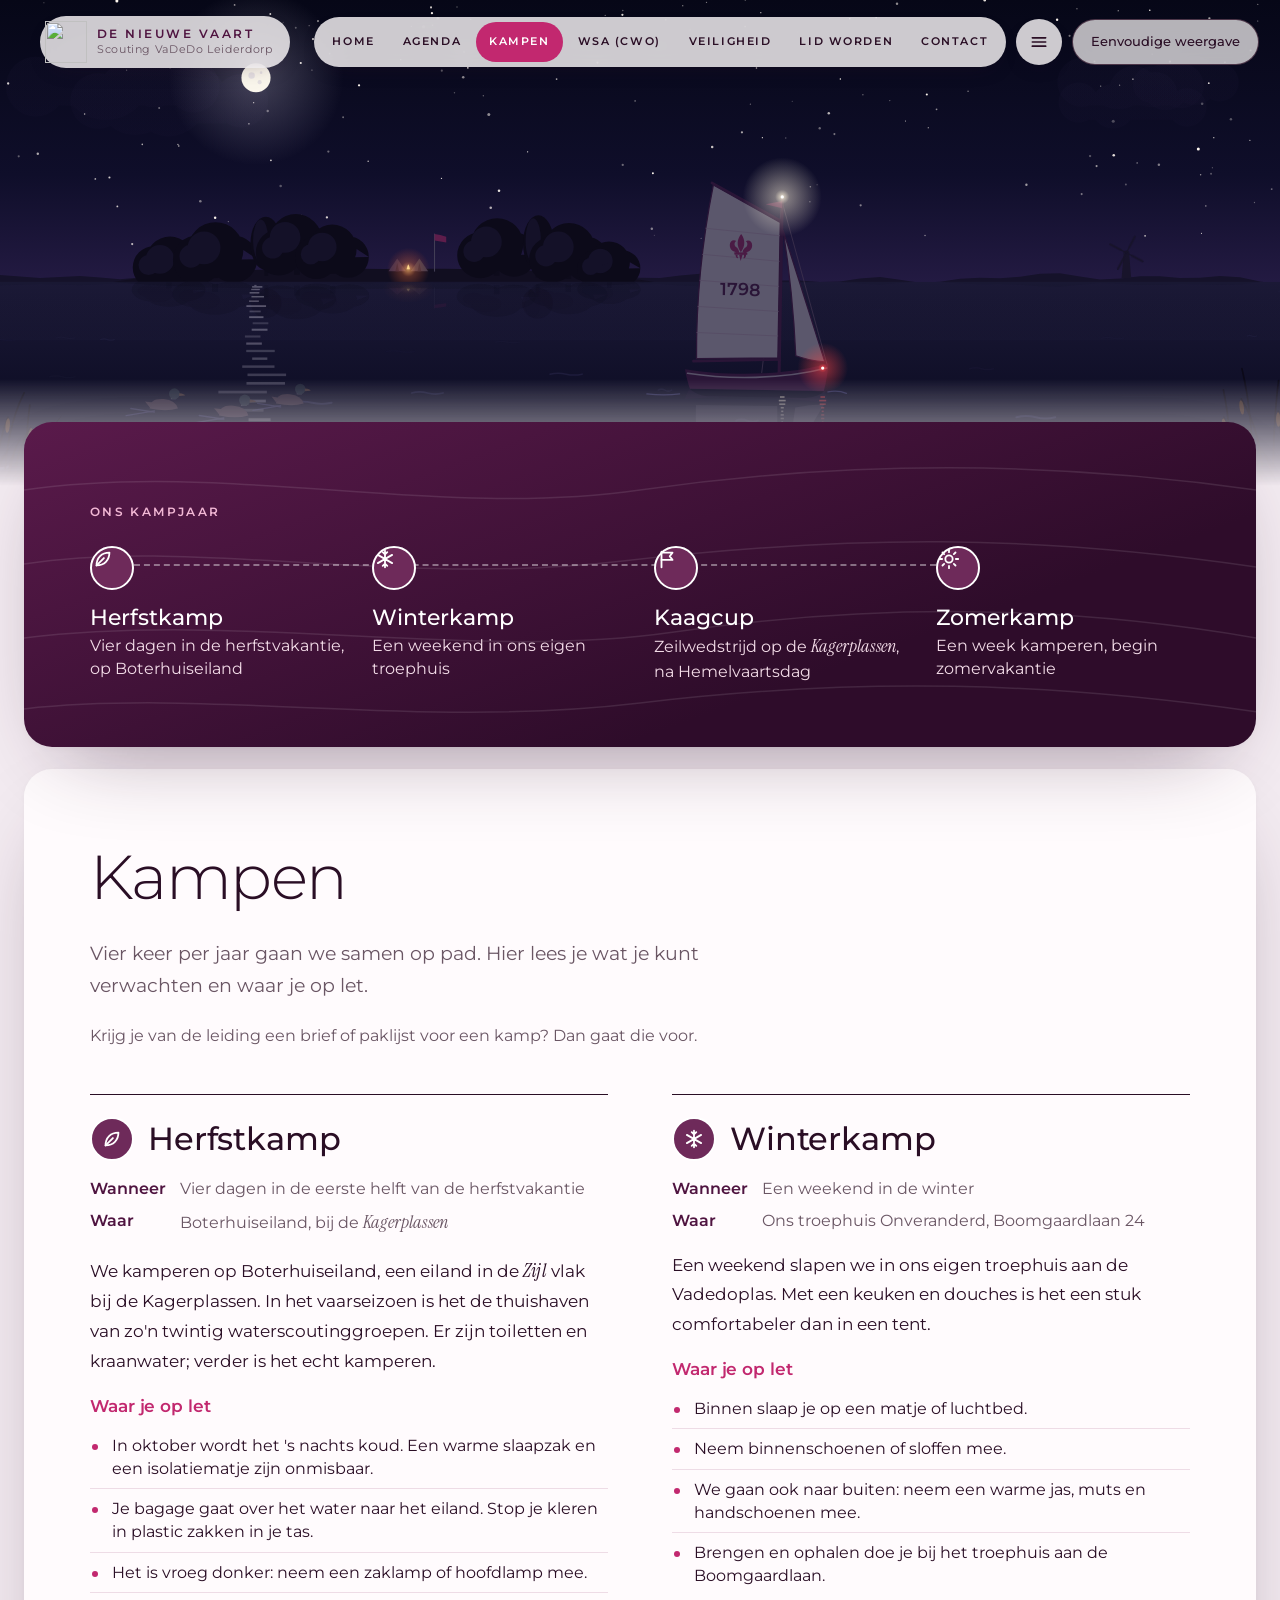
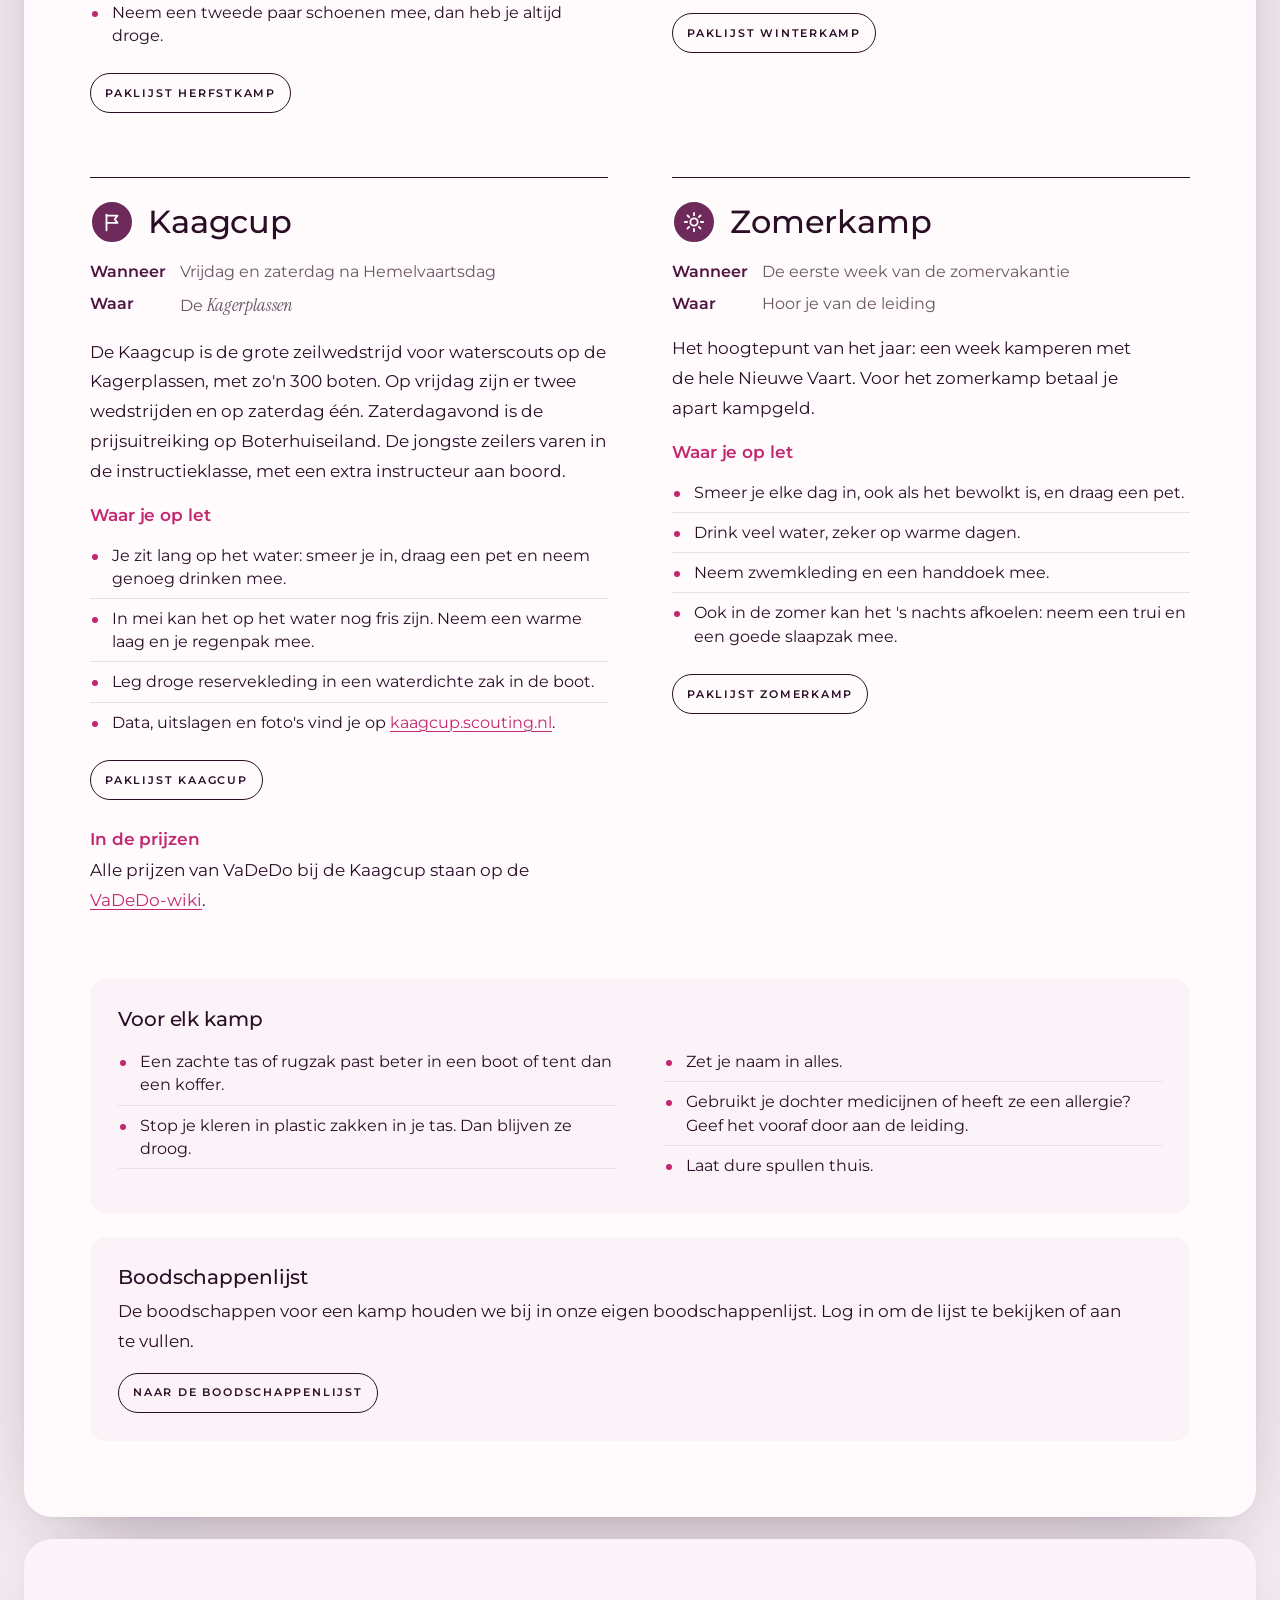
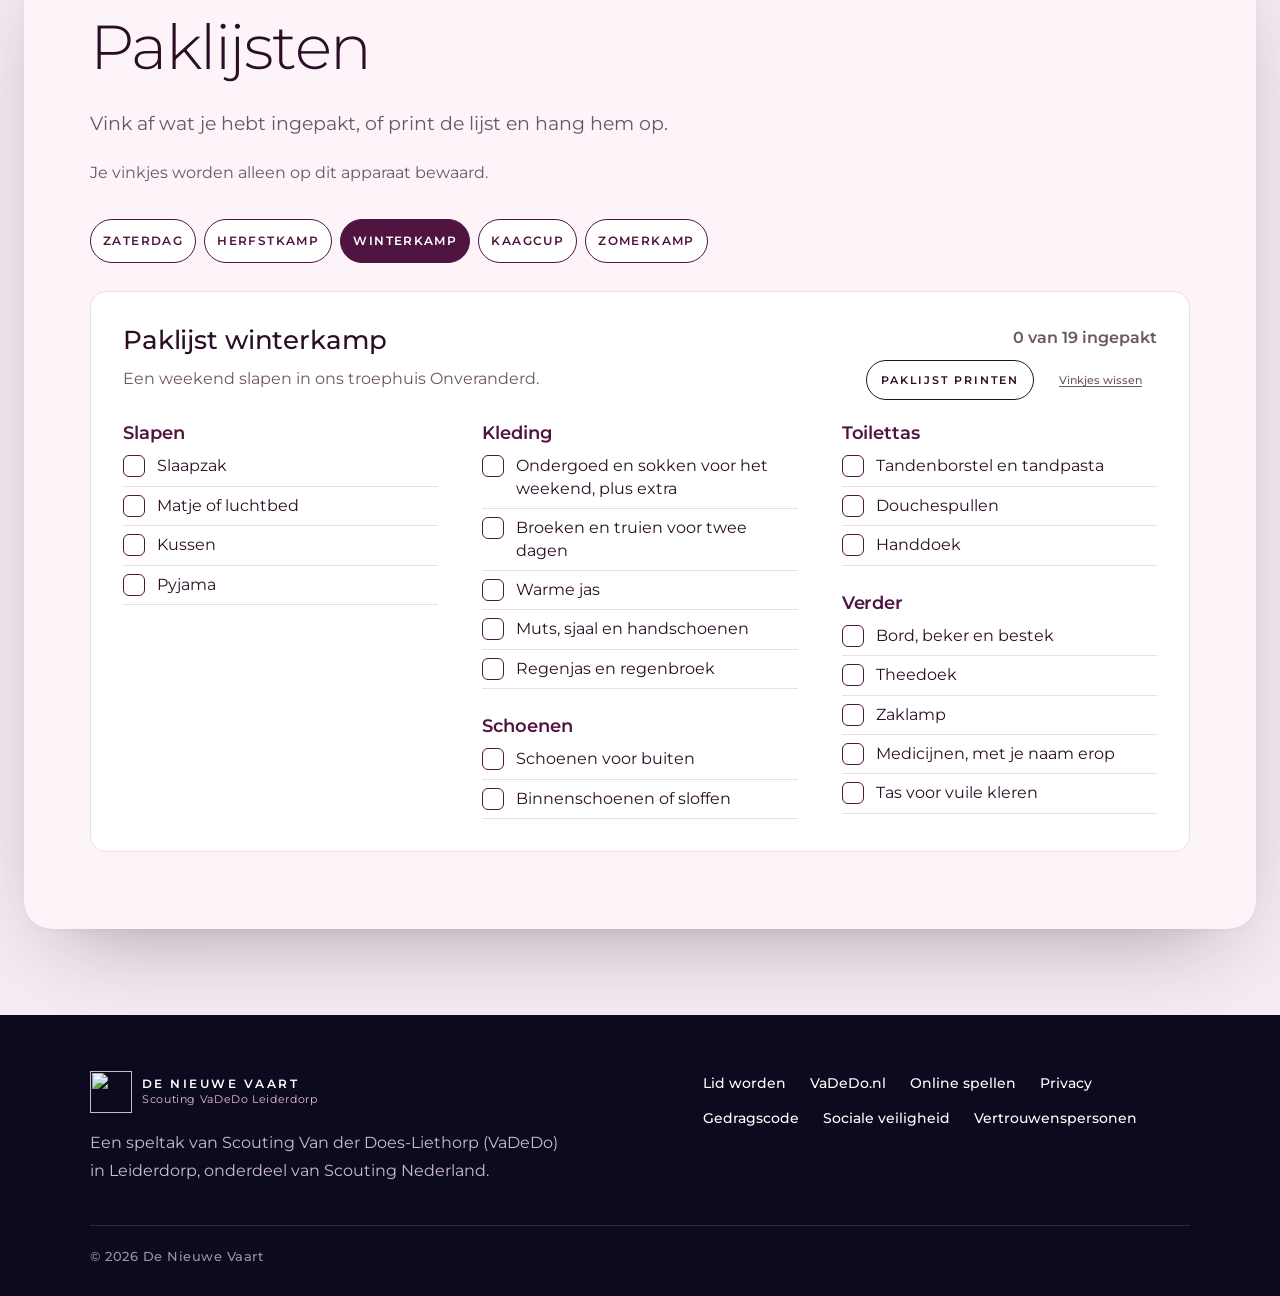
==== commit 2a9d1029: "3D ronde 2: lokaal opnieuw ingericht, altijd zomer, plas klopt, haventje bij de kraan, echtere textu" ====
--- a/kampen.html
+++ b/kampen.html
@@ -141,6 +141,10 @@
             <li>Data, uitslagen en foto's vind je op <a href="https://kaagcup.scouting.nl/">kaagcup.scouting.nl</a>.</li>
           </ul>
           <a class="knop knop--rand knop--klein kamp__paklijst" href="#lijst-kaagcup" data-paklijst="kaagcup">Paklijst Kaagcup</a>
+          <h4 id="kaagcup-prijzen">In de prijzen</h4>
+          <div id="kaagcup-wiki" aria-live="polite">
+            <p>Alle prijzen van VaDeDo bij de Kaagcup staan op de <a href="https://wiki.vadedo.nl/wiki/Kaagcup">VaDeDo-wiki</a>.</p>
+          </div>
         </article>
         <article class="kamp" id="kamp-zomer" aria-labelledby="kamp-zomer-titel">
           <div class="kamp__kop"><span class="boei" aria-hidden="true"><svg viewBox="0 0 24 24" focusable="false"><circle cx="12" cy="12" r="4"/><path d="M12 2v2.5M12 19.5V22M2 12h2.5M19.5 12H22M4.9 4.9l1.8 1.8M17.3 17.3l1.8 1.8M4.9 19.1l1.8-1.8M17.3 6.7l1.8-1.8"/></svg></span><h3 id="kamp-zomer-titel">Zomerkamp</h3></div>
@@ -173,17 +177,6 @@
         <h3>Boodschappenlijst</h3>
         <p>De boodschappen voor een kamp houden we bij in onze eigen boodschappenlijst. Log in om de lijst te bekijken of aan te vullen.</p>
         <a class="knop knop--rand knop--klein" href="https://boodschappenlijstje.onrender.com" target="_blank" rel="noopener">Naar de boodschappenlijst<span class="sr-only"> (opent in een nieuw tabblad)</span></a>
-      </div>
-    </div>
-  </section>
-
-  <section class="sectie sectie--mist" id="kaagcup-prijzen" aria-labelledby="kaagcup-titel">
-    <div class="wrap">
-      <div class="kolom-tekst">
-        <h2 id="kaagcup-titel">Kaagcup: VaDeDo in de prijzen</h2>
-      </div>
-      <div id="kaagcup-wiki" aria-live="polite">
-        <p class="intro">Alle prijzen van VaDeDo bij de Kaagcup staan op de <a href="https://wiki.vadedo.nl/wiki/Kaagcup">VaDeDo-wiki</a>.</p>
       </div>
     </div>
   </section>
--- a/style.css
+++ b/style.css
@@ -723,3 +723,39 @@
   body:not(.thuis) main{padding-top:0}
   .blad,body:not(.thuis) main>section{box-shadow:none;background:#fff!important;border:0;padding:0}
 }
+
+/* =====================================================================
+   3D-WERELD (homepage, wereld.js)
+   ===================================================================== */
+.wereld{display:none;position:fixed;inset:0;z-index:0}
+.wereld canvas{display:block;width:100%!important;height:100%!important}
+html.wereld-3d .wereld{display:block}
+html.wereld-3d .decor{display:none}
+html.eenvoudig .wereld,html.eenvoudig .wereld-knoppen,html.eenvoudig .aanboord,html.eenvoudig .wereld-label{display:none!important}
+.doorkijk--kort{height:34vh;height:34svh;padding:0}
+.doorkijk p span{display:block;margin-top:4px;font-family:var(--serif);font-style:italic;font-weight:400;font-size:1.05rem;letter-spacing:0;text-transform:none}
+.wereld-label{position:fixed;left:0;top:0;z-index:60;padding:8px 14px;border-radius:999px;background:var(--das);color:#fff;font:600 .7rem/1 var(--kop);letter-spacing:.14em;text-transform:uppercase;pointer-events:none;box-shadow:0 10px 24px -10px rgba(42,14,37,.6)}
+.wereld-knoppen{display:none;position:fixed;left:20px;bottom:20px;z-index:40;gap:8px}
+html.wereld-3d .wereld-knoppen{display:flex}
+.wereld-knop{min-height:40px;padding:0 16px;border:1px solid rgba(255,255,255,.55);border-radius:999px;background:rgba(20,12,30,.35);-webkit-backdrop-filter:blur(8px);backdrop-filter:blur(8px);color:#fff;font:600 .68rem/1 var(--kop);letter-spacing:.16em;text-transform:uppercase;cursor:pointer}
+.wereld-knop:hover{background:rgba(20,12,30,.6)}
+.wereld-knop[aria-pressed="true"]{background:var(--das);border-color:var(--das)}
+/* Startscherm */
+.aanboord{display:none}
+html.wereld-3d .aanboord{display:grid;position:fixed;inset:0;z-index:80;place-items:center;padding:24px;background:radial-gradient(120% 90% at 50% 40%,#3A1238 0%,#170A1C 60%,#0B0A1E 100%);color:#fff;text-align:center;transition:opacity .8s ease,visibility .8s}
+.aanboord.is-weg{opacity:0;visibility:hidden}
+.aanboord__binnen{display:grid;justify-items:center;max-width:34rem}
+.aanboord__logo{width:72px;height:72px;margin-bottom:22px;opacity:.95}
+.aanboord__boven{margin:0 0 10px;font:600 .72rem/1.2 var(--kop);letter-spacing:.24em;text-transform:uppercase;color:#F2B8D5}
+.aanboord__titel{margin:0;font-family:var(--kop);font-weight:300;font-size:clamp(3rem,2rem + 6vw,6rem);line-height:.95;letter-spacing:-.035em}
+.aanboord__titel em{font-family:var(--serif);font-style:italic;font-weight:400;color:#F07AB0}
+.aanboord__tekst{margin:18px 0 0;color:#D9C6D9}
+.aanboord__pct{margin:26px 0 0;font:300 1.1rem/1 var(--kop);letter-spacing:.2em;color:#CDB5CC;font-variant-numeric:tabular-nums}
+.aanboord__knoppen{display:flex;flex-wrap:wrap;justify-content:center;gap:12px;margin-top:22px;opacity:0;transform:translateY(8px);transition:opacity .5s,transform .5s;pointer-events:none}
+.aanboord.is-klaar .aanboord__knoppen{opacity:1;transform:none;pointer-events:auto}
+.aanboord.is-klaar .aanboord__pct{opacity:.4}
+.knop--licht-rand{background:transparent;border-color:rgba(255,255,255,.7);color:#fff}
+.knop--licht-rand:hover{background:#fff;color:var(--blouw)}
+@media (max-width:600px){.wereld-knoppen{left:auto;right:12px;top:76px;bottom:auto;gap:6px}.wereld-knop{min-height:30px;padding:0 10px;font-size:.6rem}}
+@media print{.wereld,.wereld-knoppen,.aanboord,.wereld-label{display:none!important}}
+#kaagcup-prijzen{margin-top:30px}
